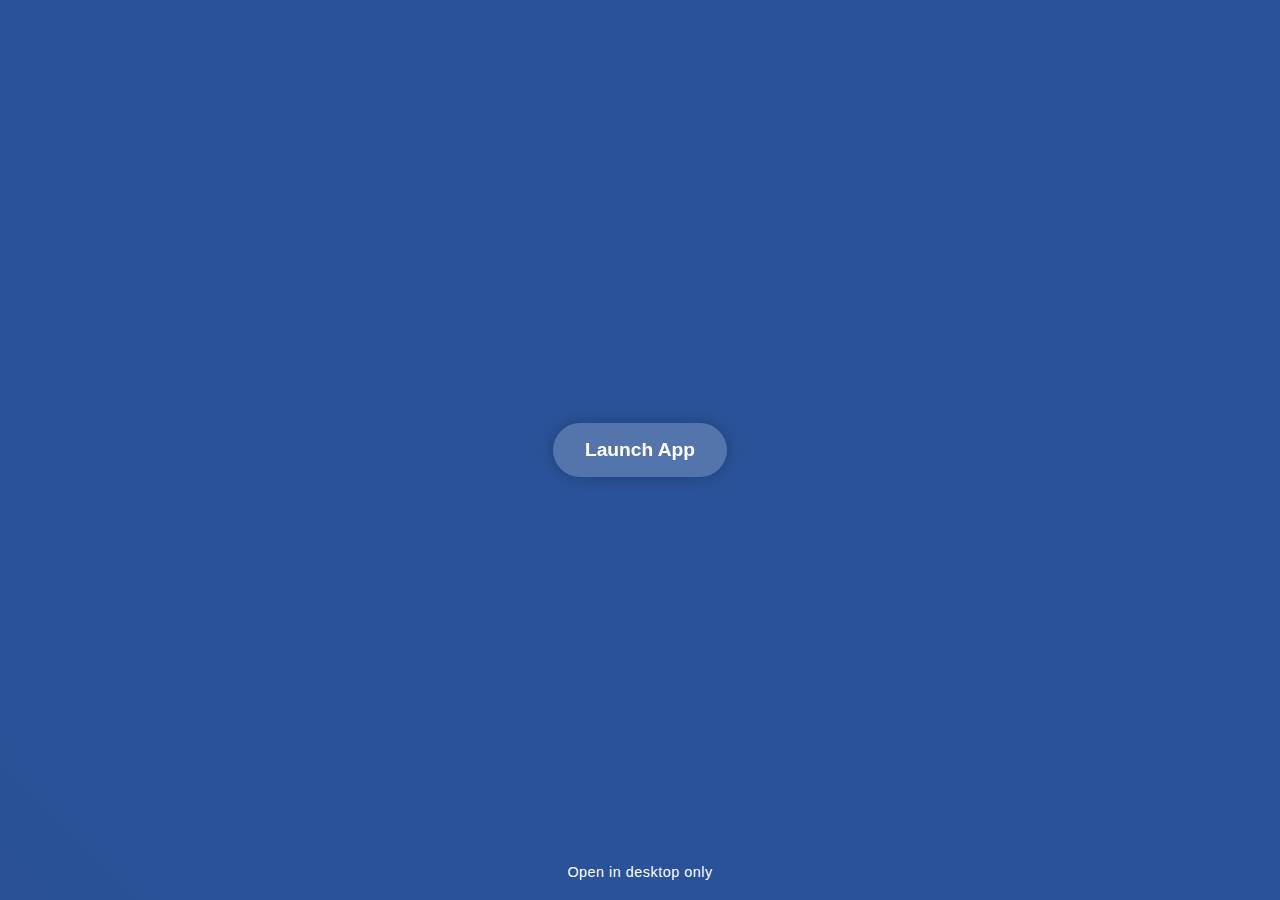
==== index.html @ 5489204c "Create index.html" ====
<!DOCTYPE html>
<html lang="en">
<head>
  <meta charset="UTF-8" />
  <meta name="viewport" content="width=device-width, initial-scale=1" />
  <title>Launch Page</title>
  <style>
    /* Reset default styling */
    * {
      margin: 0;
      padding: 0;
      box-sizing: border-box;
    }
    
    html, body {
      height: 100%;
      font-family: -apple-system, BlinkMacSystemFont, "Segoe UI", Roboto, Oxygen,
        Ubuntu, Cantarell, "Open Sans", "Helvetica Neue", sans-serif;
    }
    
    /* Animated dynamic glowing background (blue gradient) */
    body {
      display: flex;
      justify-content: center;
      align-items: center;
      position: relative;
      background: linear-gradient(45deg, #1e3c72, #2a5298, #2a5298, #1e3c72);
      background-size: 400% 400%;
      animation: gradientAnimation 15s ease infinite;
    }
    
    @keyframes gradientAnimation {
      0% {
        background-position: 0% 50%;
      }
      50% {
        background-position: 100% 50%;
      }
      100% {
        background-position: 0% 50%;
      }
    }
    
    /* Centered "Launch App" link styled as a button */
    .launch-btn {
      padding: 1rem 2rem;
      font-size: 1.2rem;
      font-weight: bold;
      color: #fff;
      background: rgba(255, 255, 255, 0.2);
      border: none;
      border-radius: 50px;
      cursor: pointer;
      transition: background 0.3s, transform 0.3s;
      backdrop-filter: blur(5px);
      box-shadow: 0 0 15px rgba(0, 0, 0, 0.2);
      text-decoration: none;
    }
    
    .launch-btn:hover {
      background: rgba(255, 255, 255, 0.3);
      transform: scale(1.05);
    }
    
    /* Note at the bottom */
    .note {
      position: absolute;
      bottom: 20px;
      width: 100%;
      text-align: center;
      font-size: 0.9rem;
      color: #fff;
      letter-spacing: 0.5px;
    }
  </style>
</head>
<body>
  <a class="launch-btn" href="https://github.com/anandrajbaghel/Robotic-Arm/ui/index.html">
    Launch App
  </a>
  <div class="note">Open in desktop only</div>
</body>
</html>
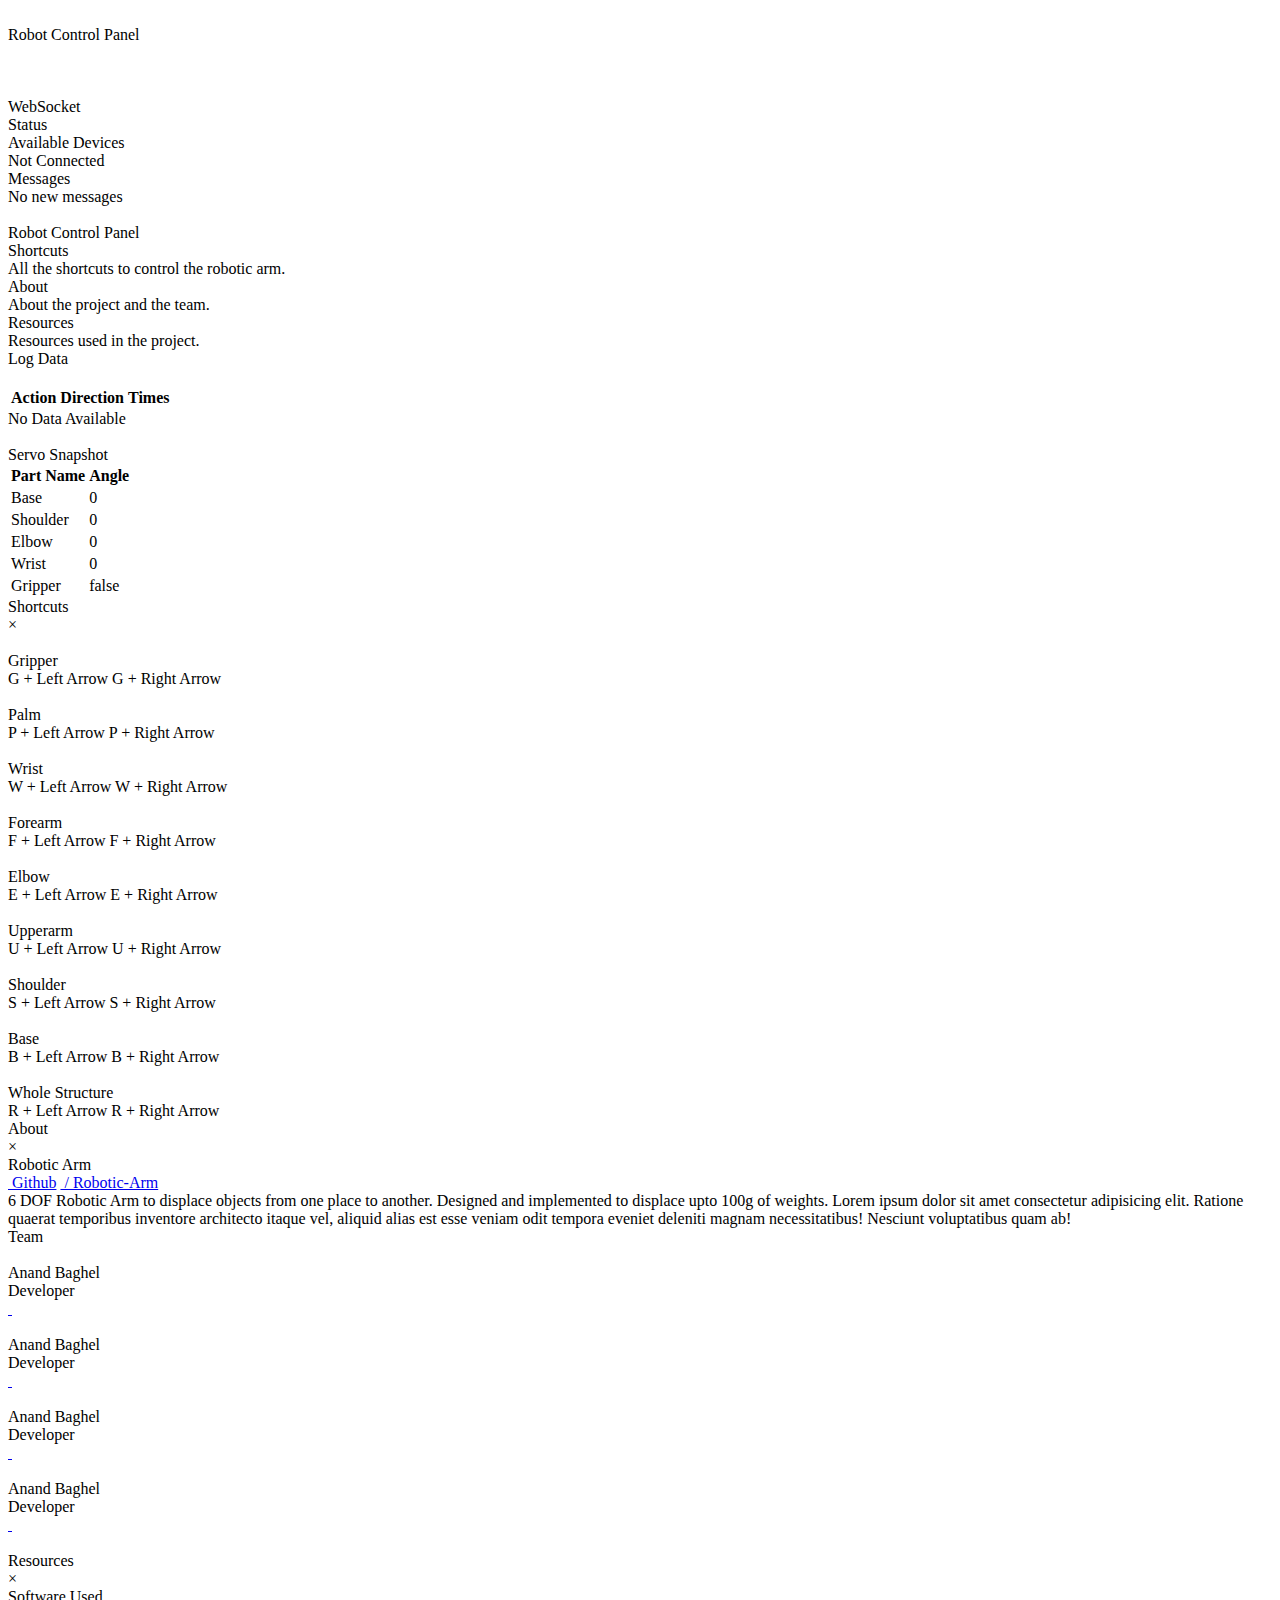
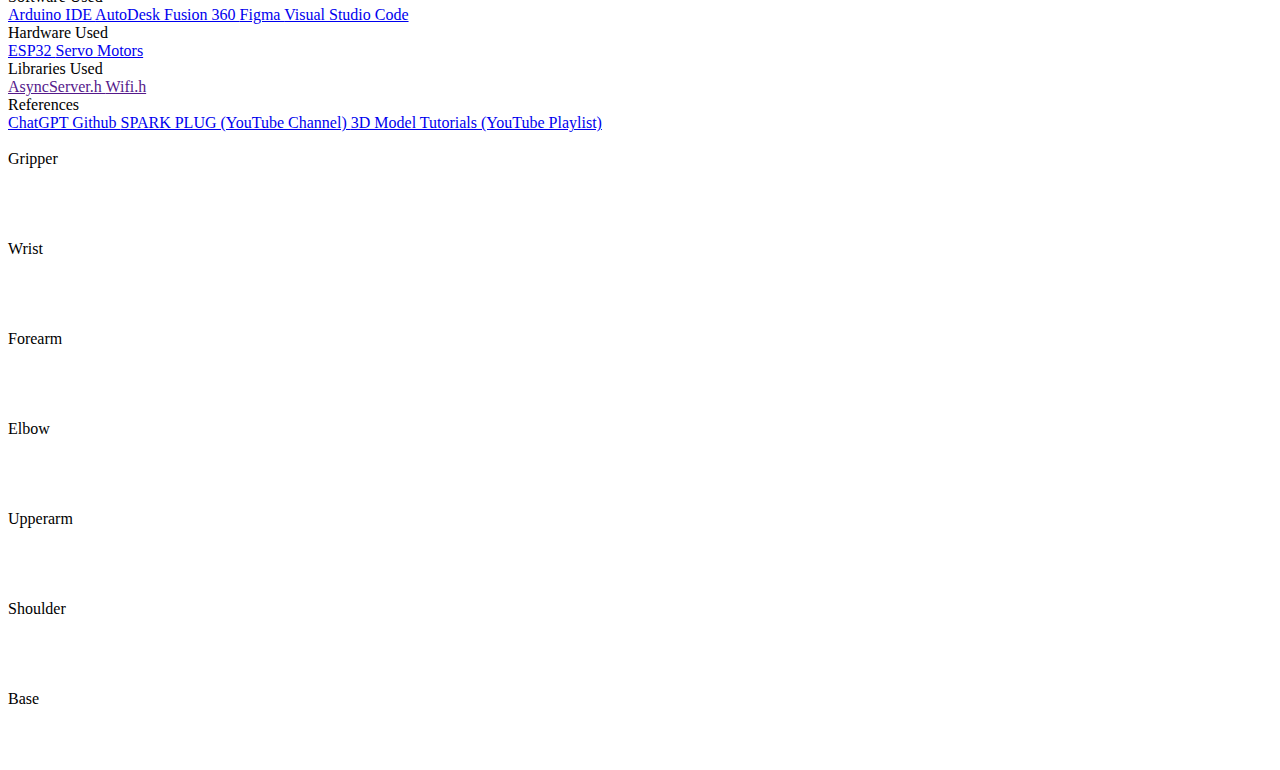
==== commit 6df19d3a: "Update index.html" ====
--- a/index.html
+++ b/index.html
@@ -1,83 +1,634 @@
 <!DOCTYPE html>
 <html lang="en">
 <head>
-  <meta charset="UTF-8" />
-  <meta name="viewport" content="width=device-width, initial-scale=1" />
-  <title>Launch Page</title>
-  <style>
-    /* Reset default styling */
-    * {
-      margin: 0;
-      padding: 0;
-      box-sizing: border-box;
-    }
-    
-    html, body {
-      height: 100%;
-      font-family: -apple-system, BlinkMacSystemFont, "Segoe UI", Roboto, Oxygen,
-        Ubuntu, Cantarell, "Open Sans", "Helvetica Neue", sans-serif;
-    }
-    
-    /* Animated dynamic glowing background (blue gradient) */
-    body {
-      display: flex;
-      justify-content: center;
-      align-items: center;
-      position: relative;
-      background: linear-gradient(45deg, #1e3c72, #2a5298, #2a5298, #1e3c72);
-      background-size: 400% 400%;
-      animation: gradientAnimation 15s ease infinite;
-    }
-    
-    @keyframes gradientAnimation {
-      0% {
-        background-position: 0% 50%;
-      }
-      50% {
-        background-position: 100% 50%;
-      }
-      100% {
-        background-position: 0% 50%;
-      }
-    }
-    
-    /* Centered "Launch App" link styled as a button */
-    .launch-btn {
-      padding: 1rem 2rem;
-      font-size: 1.2rem;
-      font-weight: bold;
-      color: #fff;
-      background: rgba(255, 255, 255, 0.2);
-      border: none;
-      border-radius: 50px;
-      cursor: pointer;
-      transition: background 0.3s, transform 0.3s;
-      backdrop-filter: blur(5px);
-      box-shadow: 0 0 15px rgba(0, 0, 0, 0.2);
-      text-decoration: none;
-    }
-    
-    .launch-btn:hover {
-      background: rgba(255, 255, 255, 0.3);
-      transform: scale(1.05);
-    }
-    
-    /* Note at the bottom */
-    .note {
-      position: absolute;
-      bottom: 20px;
-      width: 100%;
-      text-align: center;
-      font-size: 0.9rem;
-      color: #fff;
-      letter-spacing: 0.5px;
-    }
-  </style>
+    <meta charset="UTF-8">
+    <meta name="viewport" content="width=device-width, initial-scale=1.0">
+    <title>Robotic Arm</title>
+    <link rel="stylesheet" href="e.css"><!-- Key#007 Nav -->
+    <link rel="stylesheet" href="f.css"><!-- Key#008 Sidebar(left) Option -->
+    <link rel="stylesheet" href="d.css"><!-- Key#009 Robotic Arm Control Panel -->
+
+    <script src="/threejs/three.min.js" type="module"></script>
+    <script src="/threejs/STLLoader.js" type="module"></script>
+    <script src="/threejs/OrbitControls.js" type="module"></script>
 </head>
 <body>
-  <a class="launch-btn" href="https://github.com/anandrajbaghel/Robotic-Arm/ui/index.html">
-    Launch App
-  </a>
-  <div class="note">Open in desktop only</div>
+    
+    <!-- Key#007 Nav -->
+    <div class="nav">
+        <div class="icon-32 sidebar-left-open" id="sidebar-left-open">
+            <span class="marker" id="sidebar-left-open-marker"></span>
+            <img src="r/icon/ls-open.svg" alt="">
+        </div>
+        <div class="app-title">
+            Robot Control Panel
+        </div>
+        <div class="icon-32 socket" id="socket">
+            <span class="marker" id="socket-marker"></span>
+            <img src="r/icon/socket.svg" alt="" srcset="">
+        </div>
+        <div class="icon-32 message-box" id="message">
+            <span class="marker" id="message-marker"></span>
+            <img src="r/icon/message - none.svg" alt="" srcset="">
+        </div>
+        <div class="icon-32 sidebar-right-open" id="sidebar-right-open">
+            <span class="marker" id="sidebar-right-open-marker"></span>
+            <img src="r/icon/rs-open.svg" alt="">
+        </div>
+    </div>
+
+    <!-- Key#007 Nav Option Overlays -->
+    <div class="overlay socket-overlay">
+        <div class="overlay-text socket-overlay-text">
+            WebSocket<br/>
+            Status
+        </div>
+        <div class="overlay-content socket-overlay-content">
+            <div class="device" id="device">
+                Available Devices
+            </div>
+            <div class="connection" id="connection">
+                Not Connected
+            </div>
+        </div>
+    </div>
+    <div class="overlay message-overlay">
+        <div class="overlay-text message-overlay-text">
+            Messages
+        </div>
+        <div class="overlay-content message-overlay-content">
+            <span class="message-update">
+                No new messages
+            </span>
+        </div>
+    </div>
+
+    <!-- Key#007 Nav Sidebars -->
+    <div class="blur-background"></div>
+    <div class="sidebar sidebar-left">
+        <div class="nav sidebar-left-nav">
+            <div class="icon-32 sidebar-left-close" id="sidebar-left-close">
+                <span class="marker" id="sidebar-left-close-marker"></span>
+                <img src="r/icon/ls-close.svg" alt="">
+            </div>
+            <div class="app-title">Robot Control Panel</div>
+        </div>
+
+        <div class="sidebar-left-list">
+            <div class="sidebar-left-list-item shortcuts" id="shortcuts">
+                <div class="sidebar-left-list-item-name">Shortcuts</div>
+                <div class="sidebar-left-list-item-description">
+                    All the shortcuts to control the robotic arm.
+                </div>
+            </div>
+            <div class="sidebar-left-list-item about" id="about">
+                <div class="sidebar-left-list-item-name">About</div>
+                <div class="sidebar-left-list-item-description">
+                    About the project and the team.
+                </div>
+            </div>
+            <div class="sidebar-left-list-item resources" id="resources">
+                <div class="sidebar-left-list-item-name">Resources</div>
+                <div class="sidebar-left-list-item-description">
+                    Resources used in the project.
+                </div>
+            </div>
+        </div>
+    </div>
+    <div class="sidebar sidebar-right">
+        <div class="nav sidebar-right-nav">
+            <div class="app-title app-title-log">Log Data</div>
+            <div class="icon-32 sidebar-right-close" id="sidebar-right-close">
+                <span class="marker" id="sidebar-right-close-marker"></span>
+                <img src="r/icon/rs-close.svg" alt="">
+            </div>
+        </div>
+
+        <div class="sidebar-right-content">
+            <div class="log-book">
+                <table>
+                    <thead>
+                        <tr>
+                            <th>Action</th>
+                            <th>Direction</th>
+                            <th>Times</th>
+                        </tr>
+                    </thead>
+                    <tbody>
+                        <!-- Data rows will be inserted here -->
+                    </tbody>
+                </table>
+                <div class="no-data-available">No Data Available</div>
+            </div>
+            <div class="initial-servo-state servo-state-snap">
+                <div class="servo-snap-title">
+                    <img src="r/icon/motor.svg" alt="">
+                    <div class="title">Servo Snapshot</div>
+                </div>
+                <table>
+                    <tr>
+                        <th>Part Name</th>
+                        <th>Angle</th>
+                    </tr>
+                    <tr>
+                        <td>Base</td>
+                        <td>0</td>
+                    </tr>
+                    <tr>
+                        <td>Shoulder</td>
+                        <td>0</td>
+                    </tr>
+                    <tr>
+                        <td>Elbow</td>
+                        <td>0</td>
+                    </tr>
+                    <tr>
+                        <td>Wrist</td>
+                        <td>0</td>
+                    </tr>
+                    <tr>
+                        <td>Gripper</td>
+                        <td>false</td>
+                    </tr>
+                </table>
+            </div>
+        </div>
+    </div>
+
+    <!-- Key#008 Sidebar(left) Option -->
+    <div class="box shortcut-box" id="shortcut-box">
+        <div class="box-head shortcut-head">
+            <div class="box-head-title shortcut-head-title">
+                Shortcuts
+            </div>
+            <span class="close-box close-shortcut" id="close-shortcut">
+                &times;
+            </span>
+        </div>
+        <div class="box-content shortcut-content">
+            <div class="row">
+                <div class="shortcut-for">
+                    <img src="r/img/gripper.png" alt="" srcset="">
+                </div>
+                <div class="row-title">Gripper</div>
+                <div class="row-shortcut-key">
+                    <span class="key">G + Left Arrow</span>
+                    <span class="key">G + Right Arrow</span>
+                </div>
+            </div>
+            <div class="row">
+                <div class="shortcut-for">
+                    <img src="r/img/palm.png" alt="" srcset="">
+                </div>
+                <div class="row-title">Palm</div>
+                <div class="row-shortcut-key">
+                    <span class="key">P + Left Arrow</span>
+                    <span class="key">P + Right Arrow</span>
+                </div>
+            </div>
+            <div class="row">
+                <div class="shortcut-for">
+                    <img src="r/img/wrist.png" alt="" srcset="">
+                </div>
+                <div class="row-title">Wrist</div>
+                <div class="row-shortcut-key">
+                    <span class="key">W + Left Arrow</span>
+                    <span class="key">W + Right Arrow</span>
+                </div>
+            </div>
+            <div class="row">
+                <div class="shortcut-for">
+                    <img src="r/img/forearm.png" alt="" srcset="">
+                </div>
+                <div class="row-title">Forearm</div>
+                <div class="row-shortcut-key">
+                    <span class="key">F + Left Arrow</span>
+                    <span class="key">F + Right Arrow</span>
+                </div>
+            </div>
+            <div class="row">
+                <div class="shortcut-for">
+                    <img src="r/img/elbow.png" alt="" srcset="">
+                </div>
+                <div class="row-title">Elbow</div>
+                <div class="row-shortcut-key">
+                    <span class="key">E + Left Arrow</span>
+                    <span class="key">E + Right Arrow</span>
+                </div>
+            </div>
+            <div class="row">
+                <div class="shortcut-for">
+                    <img src="r/img/upperarm.png" alt="" srcset="">
+                </div>
+                <div class="row-title">Upperarm</div>
+                <div class="row-shortcut-key">
+                    <span class="key">U + Left Arrow</span>
+                    <span class="key">U + Right Arrow</span>
+                </div>
+            </div>
+            <div class="row">
+                <div class="shortcut-for">
+                    <img src="r/img/shoulder.png" alt="" srcset="">
+                </div>
+                <div class="row-title">Shoulder</div>
+                <div class="row-shortcut-key">
+                    <span class="key">S + Left Arrow</span>
+                    <span class="key">S + Right Arrow</span>
+                </div>
+            </div>
+            <div class="row">
+                <div class="shortcut-for">
+                    <img src="r/img/base.png" alt="" srcset="">
+                </div>
+                <div class="row-title">Base</div>
+                <div class="row-shortcut-key">
+                    <span class="key">B + Left Arrow</span>
+                    <span class="key">B + Right Arrow</span>
+                </div>
+            </div>
+            <div class="row">
+                <div class="shortcut-for">
+                    <img src="r/img/base.png" alt="" srcset="">
+                </div>
+                <div class="row-title">Whole Structure</div>
+                <div class="row-shortcut-key">
+                    <span class="key">R + Left Arrow</span>
+                    <span class="key">R + Right Arrow</span>
+                </div>
+            </div>
+        </div>
+    </div>
+    <div class="box about-box" id="about-box">
+        <div class="box-head about-head">
+            <div class="box-head-title about-head-title">
+                About
+            </div>
+            <span class="close-box close-about" id="close-about">
+                &times;
+            </span>
+        </div>
+        <div class="about-content">
+            <div class="about-content-title">
+                Robotic Arm
+            </div>
+            <div class="about-project-links">
+                <a href="https://github.com/anandrajbaghel/Robotic-Arm" method="GET" target="_blank">
+                    <img src="r/icon/github.svg" alt="" srcset="">
+                Github</a>
+                <a href="https://anandrajbaghel.github.io/Robotic-Arm/" metod="GET" target="_blank">
+                    <img src="r/icon/github.svg" alt="" srcset="">
+                / Robotic-Arm</a>
+            </div>
+            <div class="about-content-description">
+                6 DOF Robotic Arm to displace objects from one place to another.
+                Designed and implemented to displace upto 100g of weights.
+                Lorem ipsum dolor sit amet consectetur adipisicing elit. Ratione quaerat temporibus inventore architecto itaque vel, aliquid alias est esse veniam odit tempora eveniet deleniti magnam necessitatibus! Nesciunt voluptatibus quam ab!
+
+            </div>
+            <div class="about-content-title">
+                Team
+            </div>
+            <div class="team-cards">
+                <div class="team-card">
+                    <div class="team-card-image">
+                        <img src="r/img/abstract1.jpg" alt="" srcset="">
+                    </div>
+                    <div class="team-card-name">
+                        Anand Baghel
+                    </div>
+                    <div class="team-card-role">
+                        Developer
+                    </div>
+                    <div class="team-card-links">
+                        <a href="https://github.com/anandrajbaghel/" method="GET" target="_blank">
+                            <img src="r/icon/github.svg" alt="" srcset="">
+                        </a>
+                        <a href="https://www.linkedin.com/in/anandrajbaghel/" method="GET" target="_blank">
+                            <img src="r/icon/linkedin.svg" alt="" srcset="">
+                        </a>
+                    </div>
+                </div>
+                <div class="team-card">
+                    <div class="team-card-image">
+                        <img src="r/img/abstract2.jpg" alt="" srcset="">
+                    </div>
+                    <div class="team-card-name">
+                        Anand Baghel
+                    </div>
+                    <div class="team-card-role">
+                        Developer
+                    </div>
+                    <div class="team-card-links">
+                        <a href="https://github.com/anandrajbaghel/" method="GET" target="_blank">
+                            <img src="r/icon/github.svg" alt="" srcset="">
+                        </a>
+                        <a href="https://www.linkedin.com/in/anandrajbaghel/" method="GET" target="_blank">
+                            <img src="r/icon/linkedin.svg" alt="" srcset="">
+                        </a>
+                    </div>
+                </div>
+                <div class="team-card">
+                    <div class="team-card-image">
+                        <img src="r/img/abstract3.jpg" alt="" srcset="">
+                    </div>
+                    <div class="team-card-name">
+                        Anand Baghel
+                    </div>
+                    <div class="team-card-role">
+                        Developer
+                    </div>
+                    <div class="team-card-links">
+                        <a href="https://github.com/anandrajbaghel/" method="GET" target="_blank">
+                            <img src="r/icon/github.svg" alt="" srcset="">
+                        </a>
+                        <a href="https://www.linkedin.com/in/anandrajbaghel/" method="GET" target="_blank">
+                            <img src="r/icon/linkedin.svg" alt="" srcset="">
+                        </a>
+                    </div>
+                </div>
+                <div class="team-card">
+                    <div class="team-card-image">
+                        <img src="r/img/abstract4.jpg" alt="" srcset="">
+                    </div>
+                    <div class="team-card-name">
+                        Anand Baghel
+                    </div>
+                    <div class="team-card-role">
+                        Developer
+                    </div>
+                    <div class="team-card-links">
+                        <a href="https://github.com/anandrajbaghel/" method="GET" target="_blank">
+                            <img src="r/icon/github.svg" alt="" srcset="">
+                        </a>
+                        <a href="https://www.linkedin.com/in/anandrajbaghel/" method="GET" target="_blank">
+                            <img src="r/icon/linkedin.svg" alt="" srcset="">
+                        </a>
+                    </div>
+                </div>
+            </div><br/>
+        </div>
+    </div>
+    <div class="box resource-box" id="resource-box">
+        <div class="box-head resource-head">
+            <div class="box-head-title resource-head-title">
+                Resources
+            </div>
+            <span class="close-box close-resource" id="close-resource">
+                &times;
+            </span>
+        </div>
+        <div class="box-content resource-content">
+            <div class="resource-content-title">
+                Software Used
+            </div>
+                <div class="resource-project-links">
+                    <a href="https://www.arduino.cc/en/software" method="GET" target="_blank">
+                        Arduino IDE
+                    </a>
+                    <a href="https://www.autodesk.com/in/products/fusion-360/free-trial" metod="GET" target="_blank">
+                        AutoDesk Fusion 360
+                    </a>
+                    <a href="https://figma.com" metod="GET" target="_blank">
+                        Figma
+                    </a>
+                    <a href="https://code.visualstudio.com/" metod="GET" target="_blank">
+                        Visual Studio Code
+                    </a>
+                </div>
+            <div class="resource-content-title">
+                Hardware Used
+            </div>
+                <div class="resource-project-links">
+                    <a href="https://www.espressif.com/sites/default/files/documentation/esp32-wroom-32_datasheet_en.pdf" method="GET" target="_blank">
+                        ESP32
+                    </a>
+                    <a href="#" metod="GET" target="_blank">
+                        Servo Motors
+                    </a>
+                </div>
+            <div class="resource-content-title">
+                Libraries Used
+            </div>
+                <div class="resource-project-links">
+                    <a href="" method="GET" target="_blank">
+                        AsyncServer.h
+                    </a>
+                    <a href="" metod="GET" target="_blank">
+                        Wifi.h
+                    </a>
+                </div>
+            <div class="resource-content-title">
+                References
+            </div>
+                <div class="resource-project-links">
+                    <a href="https://chatgpt.com/" method="GET" target="_blank">
+                        ChatGPT
+                    </a>
+                    <a href="https://github.com/" method="GET" target="_blank">
+                        Github
+                    </a>
+                    <a href="https://www.youtube.com/@SPARKPLUG98" method="GET" target="_blank">
+                        SPARK PLUG (YouTube Channel)
+                    </a>
+                    <a href="https://youtube.com/playlist?list=PLVRedDO8Xs5wM9p8PJlFSnLsQEV566xqQ" metod="GET" target="_blank">
+                        3D Model Tutorials (YouTube Playlist)
+                    </a>
+                </div>
+        </div>
+    </div>
+
+    <!-- Key#009 Interactive 3D Model of Robotic Arm -->
+    <div class="screen">
+        <div class="canvas" id="stlCanvas">
+            <!-- IMPORTANT! Model loads here -->
+        </div>
+
+        <div class="control-buttons">
+            <!-- Gripper -->
+            <div class="control gripper">
+                <div class="grabber">
+                    <img src="r/icon/grabber.svg" alt="">
+                </div>
+                <div class="control-name">
+                    Gripper
+                </div>
+                <div class="icon-and-control-button">
+                    <div class="icon">
+                        <img src="r/img/gripper.png" alt="">
+                    </div>
+                    <div class="control-button">
+                        <div class="control-1" onclick="sendCommand('close_gripper')">
+                            <img src="r/icon/hold.svg" alt="">
+                        </div>
+                        <div class="control-2" onclick="sendCommand('open_gripper')">
+                            <img src="r/icon/unhold.svg" alt="">
+                        </div>
+                    </div>
+                </div>
+            </div>
+            <!-- Palm -->
+            <!-- <div class="control palm">
+                <div class="grabber">
+                    <img src="r/icon/grabber.svg" alt="">
+                </div>
+                <div class="control-name">
+                    Palm
+                </div>
+                <div class="icon-and-control-button">
+                    <div class="icon">
+                        <img src="r/img/palm.png" alt="">
+                    </div>
+                    <div class="control-button">
+                        <div class="control-1" onclick="sendCommand('rotate_wrist_left')">
+                            <img src="r/icon/counter-v.svg" alt="">
+                        </div>
+                        <div class="control-2" onclick="sendCommand('rotate_wrist_right')">
+                            <img src="r/icon/clock-v.svg" alt="">
+                        </div>
+                    </div>
+                </div>
+            </div> -->
+            <!-- Wrist -->
+            <div class="control wrist">
+                <div class="grabber">
+                    <img src="r/icon/grabber.svg" alt="">
+                </div>
+                <div class="control-name">
+                    Wrist
+                </div>
+                <div class="icon-and-control-button">
+                    <div class="icon">
+                        <img src="r/img/wrist.png" alt="">
+                    </div>
+                    <div class="control-button">
+                        <div class="control-1" onclick="sendCommand('rotate_wrist_left')">
+                            <img src="r/icon/counter-v.svg" alt="">
+                        </div>
+                        <div class="control-2" onclick="sendCommand('rotate_wrist_right')">
+                            <img src="r/icon/clock-v.svg" alt="">
+                        </div>
+                    </div>
+                </div>
+            </div>
+            <!-- Forearm -->
+            <div class="control forearm">
+                <div class="grabber">
+                    <img src="r/icon/grabber.svg" alt="">
+                </div>
+                <div class="control-name">
+                    Forearm
+                </div>
+                <div class="icon-and-control-button">
+                    <div class="icon">
+                        <img src="r/img//forearm.png" alt="">
+                    </div>
+                    <div class="control-button">
+                        <div class="control-1" onclick="sendCommand('rotate_wrist_left')">
+                            <img src="r/icon/counter-v.svg" alt="">
+                        </div>
+                        <div class="control-2" onclick="sendCommand('rotate_wrist_right')">
+                            <img src="r/icon/clock-v.svg" alt="">
+                        </div>
+                    </div>
+                </div>
+            </div>
+            <!-- Elbow -->
+            <div class="control elbow">
+                <div class="grabber">
+                    <img src="r/icon/grabber.svg" alt="">
+                </div>
+                <div class="control-name">
+                    Elbow
+                </div>
+                <div class="icon-and-control-button">
+                    <div class="icon">
+                        <img src="r/img/elbow.png" alt="">
+                    </div>
+                    <div class="control-button">
+                        <div class="control-1" onclick="sendCommand('bend_inward')">
+                            <img src="r/icon/counter-v.svg" alt="">
+                        </div>
+                        <div class="control-2" onclick="sendCommand('extend_outward')">
+                            <img src="r/icon/clock-v.svg" alt="">
+                        </div>
+                    </div>
+                </div>
+            </div>
+            <!-- Upper Arm -->
+            <div class="control upperarm">
+                <div class="grabber">
+                    <img src="r/icon/grabber.svg" alt="">
+                </div>
+                <div class="control-name">
+                    Upperarm
+                </div>
+                <div class="icon-and-control-button">
+                    <div class="icon">
+                        <img src="r/img/upperarm.png" alt="">
+                    </div>
+                    <div class="control-button">
+                        <div class="control-1" onclick="sendCommand('bend_inward')">
+                            <img src="r/icon/counter-v.svg" alt="">
+                        </div>
+                        <div class="control-2" onclick="sendCommand('extend_outward')">
+                            <img src="r/icon/clock-v.svg" alt="">
+                        </div>
+                    </div>
+                </div>
+            </div>
+            <!-- Shoulder -->
+            <div class="control shoulder">
+                <div class="grabber">
+                    <img src="r/icon/grabber.svg" alt="">
+                </div>
+                <div class="control-name">
+                    Shoulder
+                </div>
+                <div class="icon-and-control-button">
+                    <div class="icon">
+                        <img src="r/img/shoulder.png" alt="">
+                    </div>
+                    <div class="control-button">
+                        <div class="control-1" onclick="sendCommand('move_up')">
+                            <img src="r/icon/counter-v.svg" alt="">
+                        </div>
+                        <div class="control-2" onclick="sendCommand('move_down')">
+                            <img src="r/icon/clock-v.svg" alt="">
+                        </div>
+                    </div>
+                </div>
+            </div>
+            <!-- Base -->
+            <div class="control base">
+                <div class="grabber">
+                    <img src="r/icon/grabber.svg" alt="">
+                </div>
+                <div class="control-name">
+                    Base
+                </div>
+                <div class="icon-and-control-button">
+                    <div class="icon">
+                        <img src="r/img/base.png" alt="">
+                    </div>
+                    <div class="control-button">
+                        <div class="control-1" onclick="sendCommand('rotate_left')">
+                            <img src="r/icon/counter-h.svg" alt="">
+                        </div>
+                        <div class="control-2" onclick="sendCommand('rotate_right')">
+                            <img src="r/icon/clock-h.svg" alt="">
+                        </div>
+                    </div>
+                </div>
+            </div>
+        </div>
+
+    </div>
+
+
+    <!-- Scripts -->
+    <script src="stl.js" type="module"></script>
+    <script src="controller.js" type="module"></script>
+    <script src="websocket.js"></script>
+
 </body>
 </html>
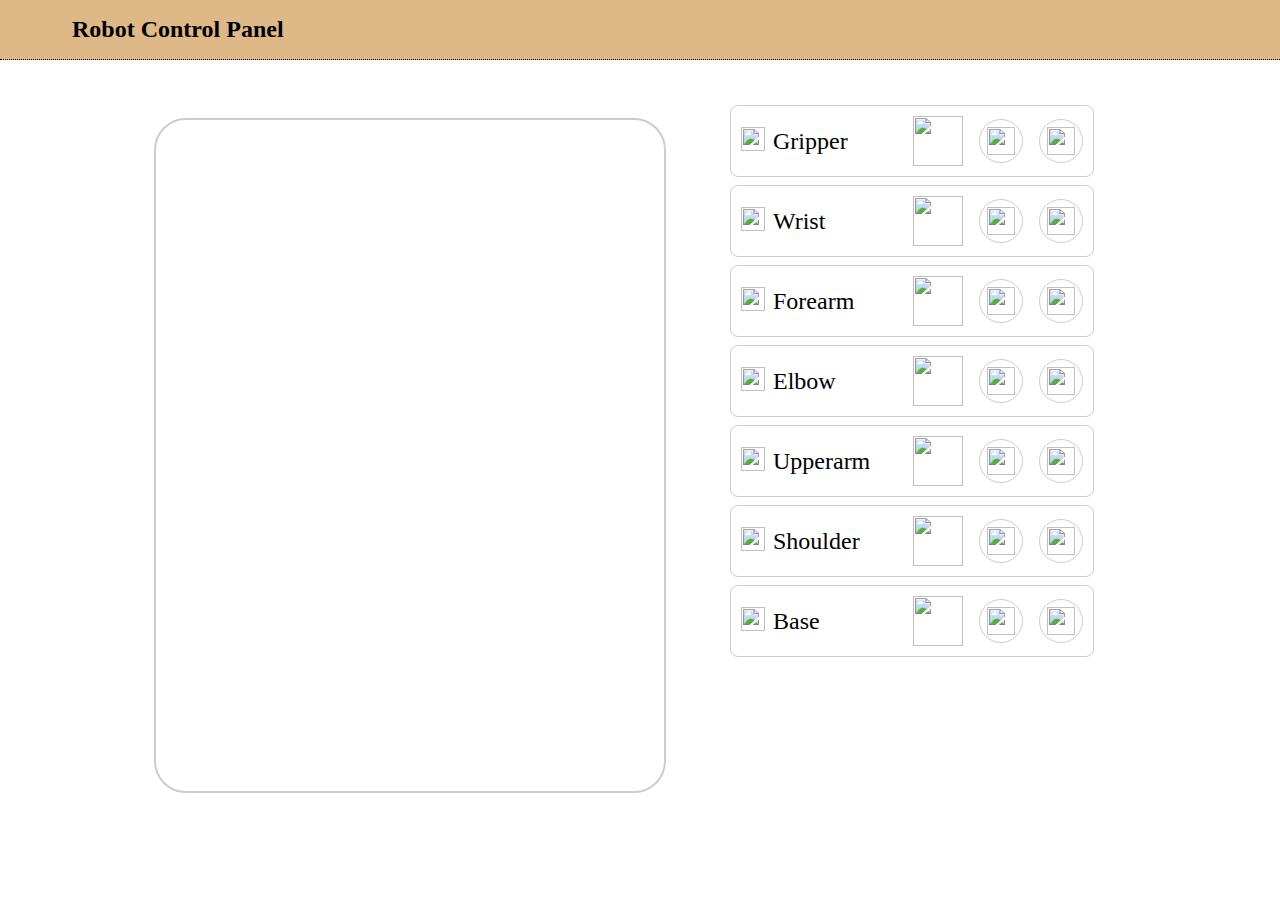
==== commit dd48ebc4: "Update index.html" ====
--- a/index.html
+++ b/index.html
@@ -4,13 +4,13 @@
     <meta charset="UTF-8">
     <meta name="viewport" content="width=device-width, initial-scale=1.0">
     <title>Robotic Arm</title>
-    <link rel="stylesheet" href="e.css"><!-- Key#007 Nav -->
-    <link rel="stylesheet" href="f.css"><!-- Key#008 Sidebar(left) Option -->
-    <link rel="stylesheet" href="d.css"><!-- Key#009 Robotic Arm Control Panel -->
-
-    <script src="/threejs/three.min.js" type="module"></script>
-    <script src="/threejs/STLLoader.js" type="module"></script>
-    <script src="/threejs/OrbitControls.js" type="module"></script>
+    <link rel="stylesheet" href="./page/e.css"><!-- Key#007 Nav -->
+    <link rel="stylesheet" href="./page/f.css"><!-- Key#008 Sidebar(left) Option -->
+    <link rel="stylesheet" href="./page/d.css"><!-- Key#009 Robotic Arm Control Panel -->
+
+    <script src="./page/threejs/three.min.js" type="module"></script>
+    <script src="./page/threejs/STLLoader.js" type="module"></script>
+    <script src="./page/threejs/OrbitControls.js" type="module"></script>
 </head>
 <body>
     
@@ -626,9 +626,9 @@
 
 
     <!-- Scripts -->
-    <script src="stl.js" type="module"></script>
-    <script src="controller.js" type="module"></script>
-    <script src="websocket.js"></script>
+    <script src="./page/stl.js" type="module"></script>
+    <script src="./page/controller.js" type="module"></script>
+    <script src="./page/websocket.js"></script>
 
 </body>
 </html>
--- a/page/e.css
+++ b/page/e.css
@@ -0,0 +1,343 @@
+/* Stylesheet for the Nav components of the application. */
+/* ==================================== */
+.nav{
+    width: 100%;
+    height: auto;
+    display: flex;
+    border-bottom: 1px dotted #000;
+    position: fixed;
+    justify-content: space-between;
+    align-items: center;
+    padding: 16px 24px;
+    background-color: rgba(255, 255, 255, 1);
+    background-color: burlywood;
+    /* border: 1px dotted #000; */
+}
+.icon-32{
+    display: flex;
+    flex-shrink: 0;
+    flex-grow: 0;
+    cursor: url('r/img/pointer.png') 4 4, pointer;
+    position: relative;
+}
+.icon-32 img{
+    width: 32px;
+    flex-shrink: 0;
+    flex-grow: 0;
+    /* border: 1px solid #000; */
+}
+.app-title{
+    width: 100%;
+    min-width: 100px; /* or any suitable value */
+    font-size: 24px;
+    font-weight: bold;
+    color: #000;
+    margin: 0 16px;
+    white-space: nowrap; /* Prevents the text from wrapping */
+}
+.message-box{
+    margin-right: 16px;
+    /* border: 1px solid #000; */
+}
+.socket{
+    margin-right: 16px;
+    /* border: 1px solid #000; */
+}
+
+/* ==================================== */
+.marker{
+    visibility: hidden;
+    width: 12px;
+    height: 12px;
+    border-radius: 50%;
+    background-color: #256ad1;
+    position: absolute;
+    top: 0;
+    left: 20px;
+    border: 2px solid #fff;
+}
+/* ==================================== */
+#sidebar-left-open-marker{
+    visibility: hidden;
+}
+#sidebar-left-close-marker{
+    visibility: hidden;
+}
+#socket-marker{
+    visibility: hidden;
+}
+#message-marker{
+    visibility: hidden;
+}
+#sidebar-right-open-marker{
+    visibility: hidden;
+}
+#sidebar-right-close-marker{
+    visibility: hidden;
+}
+/* ==================================== */
+
+
+/* ==================================== */
+.sidebar{
+    width: 340px;
+    height: 100dvh;
+    background-color: rgba(255, 255, 255, 1);
+    display: flex;
+    flex-direction: column;
+    position: absolute;
+    top: 0;
+    z-index: 2;
+    transition: 0.32s ease-in-out;
+    overflow-y: auto;
+    background-color: rgb(255, 255, 255);
+    /* border-right: 1px dotted #000; */
+}
+.sidebar::-webkit-scrollbar {
+    display: none; /* Hide scrollbar */
+}
+/* ==================================== */
+
+.sidebar-left{
+    left: -340px;
+    /* border-right: 1px dotted #000; */
+}
+.sidebar-left-nav{
+    position: absolute;
+    background-color: rgb(255, 255, 255);
+    background-color: salmon;
+    /* border: 1px dotted #000; */
+}
+.sidebar-left-close{
+    display: flex;
+    flex-shrink: 0;
+}
+.sidebar-left-nav img{
+    width: 32px;
+    /* border: 1px solid #000; */
+}
+
+/* ==================================== */
+
+.sidebar-left-list{
+    top: 64px;
+    position: relative;
+    width: 100%;
+    display: flex;
+    flex-direction: column;
+    padding: 8px 12px;
+    /* background-color: bisque; */
+    /* border: 1px dotted #000; */
+}
+.sidebar-left-list-item{
+    cursor: url('r/img/pointer.png') 4 4, pointer;
+    width: 100%;
+    height: max-content;
+    display: flex;
+    flex-direction: column;
+    align-items: left;
+    padding: 8px 12px;
+    padding-bottom: 12px;
+    border-radius: 6px;
+    transition: 0.16s;
+    /* border: 1px solid black; */
+}
+.sidebar-left-list-item:hover{
+    background-color: rgba(0, 0, 0, 0.1);
+}
+.sidebar-left-list-item-name{
+    font-size: 24px;
+    font-weight: 500;
+    /* background-color: antiquewhite; */
+}
+.sidebar-left-list-item-description{
+    font-size: 12px;
+    /* background-color: aquamarine; */
+}
+
+/* ==================================== */
+
+/* *{
+    margin: 0;
+    padding: 0;
+    box-sizing: border-box;
+    overflow: hidden;
+    user-select: none;
+    font-family: SF Pro Display;
+    border: 1px dotted #000;
+} */
+
+.sidebar-right{
+    right: -340px;
+    /* border-right: 1px dotted #000; */
+}
+.sidebar-right-nav{
+    position: absolute;
+    background-color: rgb(255, 255, 255);
+    background-color: salmon;
+    /* border: 1px dotted #000; */
+}
+.sidebar-right-close{
+    display: flex;
+    flex-shrink: 0;
+}
+.sidebar-right-nav img{
+    width: 32px;
+    /* border: 1px solid #000; */
+}
+
+.sidebar-right-content{
+    top: 69px;
+    right: 0;
+    position: absolute;
+    width: 340px;
+    height: 100dvh;
+    /* background-color: #fff; */
+    /* border: 1px dotted #000; */
+}
+.app-title-log{
+    margin: 0;
+}
+.log-book{
+    width: calc(100% - 40px);
+    margin: 0 20px;
+    height: max-content;
+    display: flex;
+    flex-direction: column;
+    justify-content: center;
+    align-items: center;
+}
+.log-book table{
+    width: calc(340px - 40px);
+    border-collapse: collapse;
+    font-size: 20px;
+    /* border: 1px solid #000; */
+}
+.log-book thead{
+    width: calc(340px - 40px);
+    /* border: 1px solid #000; */
+}
+.log-book tbody{
+    width: calc(340px - 40px);
+    /* background-color: red; */
+    /* border: 1px solid #000; */
+}
+.log-book table th{
+    padding: 10px 4px;
+    text-align: left;
+    /* border: 1px solid #000; */
+}
+.log-book table td{
+    /* text-overflow: ellipsis; */
+    padding: 4px 4px;
+    text-align: left;
+    /* border: 1px solid #000; */
+}
+.log-book .no-data-available{
+    font-size: 24px;
+    font-weight: bold;
+    color: #000;
+    margin-top: 16px;
+}
+
+/* Servo State Stamp */
+.servo-state-snap{
+    width: calc(100% - 40px);
+    margin: 32px 20px;
+    padding: 8px 0;
+    height: max-content;
+    display: flex;
+    flex-direction: column;
+    justify-content: center;
+    align-items: center;
+    background-color: #eee;
+    border-radius: 16px;
+}
+.servo-snap-title{
+    display: flex;
+    flex-direction: row;
+    align-items: left;
+    width: 100%;
+    padding: 0 8px;
+    /* border: 1px solid #000; */
+}
+.servo-snap-title img{
+    width: 32px;
+    height: 32px;
+    /* border: 1px solid #000; */
+}
+.servo-snap-title .title{
+    font-size: 24px;
+    /* font-weight: bold; */
+    color: #000;
+    margin-left: 8px;
+    /* border: 1px solid #000; */
+}
+.servo-state-snap table{
+    width: 100%;
+    border-collapse: collapse;
+    font-size: 20px;
+    /* border: 1px solid #000; */
+}
+.servo-state-snap table th{
+    padding: 4px 8px;
+    text-align: left;
+    /* border: 1px solid #000; */
+}
+.servo-state-snap table td{
+    text-overflow: ellipsis;
+    padding: 4px 8px;
+    text-align: left;
+    /* border: 1px solid #000; */
+}
+
+/* ==================================== */
+
+/* ==================================== */
+
+.overlay {
+    width: 200px;
+    border-radius: 6px;
+    display: flex;
+    flex-direction: column;
+    justify-content: left;
+    background-color: #fff;
+    border: 1.4px solid #ccc;
+    box-shadow: 0 0 16px rgba(0, 0, 0, 0.2);
+}
+.overlay-text{
+    height: max-content;
+    padding: 10px;
+    padding-bottom: 16px;
+    font-size: 20px;
+    font-weight: 600;
+    color: #333;
+    border-bottom: 1px solid #ccc;
+}
+.overlay-content{
+    height: 100%;
+    padding: 10px;
+    font-size: 14px;
+    color: #333;
+    /* background-color: antiquewhite; */
+    /* border: 1px solid #ccc; */
+}
+
+/* =================================== */
+
+.socket-overlay{
+    visibility: hidden;
+    position: fixed;
+    top: 60px;
+    right: 40px;
+}
+.message-overlay{
+    visibility: hidden;
+    position: fixed;
+    top: 60px;
+    right: 2px;
+}
+
+/* =================================== */
+
+/* =================================== */--- a/page/f.css
+++ b/page/f.css
@@ -0,0 +1,316 @@
+/* Stylesheet for the Leftbar Option components of the application. */
+/* ==================================== */
+.box {
+    /* visibility: visible; */
+    display: flex;
+    flex-direction: column;
+    position: fixed;
+    width: 88dvw;
+    height: 78dvh;
+    border-radius: 8px;
+    top: 50%;
+    left: 50%;
+    transform: translate(-50%, -50%);
+    border: 1.4px solid rgba(0, 0, 0, 0.2);
+    background-color: rgb(255, 255, 255);
+    box-shadow: 0 0 16px rgba(0, 0, 0, 0.2);
+    /* backdrop-filter: blur(8px); */
+}
+.box-head{
+    position: relative;
+    width: 100%;
+    height: 80px;
+    display: flex;
+    flex-direction: row;
+    justify-content: space-between;
+    align-items: center;
+    border-bottom: 1.4px solid rgba(0, 0, 0, 0.2);
+}
+.box-content{
+    width: 100%;
+    height: 100%;
+    overflow-y: auto;
+    /* background-color: antiquewhite; */
+    /* border: 1px dotted #000; */
+}
+.box-content::-webkit-scrollbar {
+    width: 8px; /* Width of the scrollbar */
+}
+.box-content::-webkit-scrollbar-track {
+    background: #eee; /* Color of the tracking area */
+}
+.box-content::-webkit-scrollbar-thumb {
+    background: #ccc; /* Color of the scroll thumb */
+}
+.box-content::-webkit-scrollbar-thumb:hover {
+    background: #aaa; /* Color of the scroll thumb on hover */
+}
+/* ============================================= */
+
+.box-head-title{
+    width: 100%;
+    height: 100%;
+    display: flex;
+    justify-content: left;
+    align-items: center;
+    padding-left: 20px;
+    font-size: 24px;
+    font-weight: 500;
+    /* background-color: aquamarine; */
+}
+.close-box{
+    margin-right: 8px;
+    width: 32px;
+    height: 32px;
+    display: flex;
+    justify-content: center;
+    align-items: center;
+    cursor: url('r/img/pointer.png') 4 4, pointer;
+    font-size: 32px;
+    border-radius: 50%;
+    /* background-color: bisque; */
+    border: 1px solid #555;
+}
+
+/* ============================================= */
+
+.shortcut-box {
+    visibility: hidden;
+}
+
+/* ============================================= */
+
+.shortcut-content .row{
+    height: 68px;
+    display: flex;
+    flex-direction: row;
+    justify-content: left;
+    align-items: center;
+    margin: 8px 100px;
+    padding: 4px;
+    transition: 0.16s;
+    cursor: url('r/img/pointer.png') 4 4, pointer;
+    border-radius: 8px;
+    background-color: rgba(255, 255, 255, 1);
+    /* background-color: aquamarine; */
+    border: 4px solid transparent;
+}
+.shortcut-content .row:hover{
+    background-color: rgba(0, 0, 0, 0.1);
+    border: 1px solid transparent;
+}
+.shortcut-for{
+    display: flex;
+    flex-shrink: 0;
+    /* border: 1px solid #000; */
+}
+.shortcut-for img{
+    width: 56px;
+    flex-shrink: 0;
+    /* background-color: burlywood; */
+}
+.row-title{
+    width: 100%;
+    height: 100%;
+    display: flex;
+    justify-content: left;
+    align-items: center;
+    font-size: 20px;
+    margin-left: 16px;
+    /* background-color: coral; */
+    /* border: 1px solid #000; */
+}
+.row-shortcut-key{
+    height: 100%;
+    display: flex;
+    flex-shrink: 0;
+    justify-content: center;
+    align-items: center;
+    gap: 8px;
+    padding: 0 8px;
+    /* margin-left: 8px; */
+    /* background-color: rgb(217, 255, 0); */
+    /* border: 1px solid #000; */
+}
+.key{
+    padding: 4px 10px;
+    border-radius: 6px;
+    background-color: #f1f1f1;
+    border: 1px solid #999;
+}
+
+/* ========================================= */
+
+.about-box {
+    visibility: hidden;
+}
+
+/* ============================================= */
+
+.about-content .row{
+    height: 68px;
+    display: flex;
+    flex-direction: row;
+    justify-content: left;
+    align-items: center;
+    margin: 8px 100px;
+    padding: 4px;
+    transition: 0.16s;
+    cursor: url('r/img/pointer.png') 4 4, pointer;
+    border-radius: 8px;
+    background-color: rgba(255, 255, 255, 1);
+    /* background-color: aquamarine; */
+}
+/* ========================================= */
+
+.about-content-title{
+    font-size: 20px;
+    font-weight: 500;
+    padding: 10px 0;
+    margin-left: 20px;
+    /* background-color: aquamarine; */
+}
+.about-project-links{
+    display: flex;
+    flex-direction: row;
+    justify-content: center;
+    align-items: center;
+    gap: 16px;
+    width: max-content;
+    font-size: 16px;
+    font-weight: 400;
+    margin-left: 20px;
+    /* background-color: aquamarine; */
+    /* border: 1px solid #555; */
+}
+.about-project-links a{
+    display: flex;
+    justify-content: center;
+    align-items: center;
+    gap: 8px;
+    text-decoration: none;
+    padding: 4px 8px;
+    border-radius: 8px;
+    color: #555;
+    font-weight: 500;
+    cursor: url('r/img/link.png') 0 0, alias;
+    background-color: #eee;
+}
+.about-project-links a img{
+    width: 24px;
+    height: 24px;
+    border-radius: 50%;
+}
+.about-content-description{
+    font-size: 16px;
+    font-weight: 400;
+    padding: 16px 0;
+    margin-left: 20px;
+    /* background-color: aquamarine; */
+}
+
+/* ================================================== */
+
+.team-cards{
+    display: flex;
+    flex-direction: row;
+    justify-content: center;
+    align-items: center;
+    gap: 8px;
+    padding: 0 16px;
+    /* border: 1px solid #555; */
+}
+.team-card{
+    width: 100%;
+    height: 100%;
+    display: flex;
+    flex-direction: column;
+    justify-content: center;
+    align-items: center;
+    padding: 16px;
+    border-radius: 8px;
+    background-color: rgba(255, 255, 255, 1);
+    /* background-color: aquamarine; */
+    border: 1px solid #555;
+}
+.team-card-image {
+    width: 100px;
+    height: 100px;
+    border-radius: 50%;
+    background-color: #eee;
+    /* background-color: aquamarine; */
+}
+.team-card-image img{
+    width: 100px;
+}
+.team-card-name{
+    font-size: 16px;
+    font-weight: 500;
+    padding: 8px 0;
+    text-align: center;
+    /* background-color: aquamarine; */
+}
+.team-card-role{
+    font-size: 14px;
+    font-weight: 400;
+    padding: 4px 0;
+    /* background-color: aquamarine; */
+}
+.team-card-links{
+    display: flex;
+    flex-direction: row;
+    justify-content: center;
+    align-items: center;
+    gap: 8px;
+    /* background-color: aquamarine; */
+}
+
+/* ============================================= */
+
+.resource-box{
+    visibility: hidden;
+}
+
+/* ============================================= */
+
+.resource-content-title{
+    font-size: 20px;
+    font-weight: 500;
+    padding: 10px 0;
+    margin-left: 20px;
+    /* background-color: aquamarine; */
+}
+
+.resource-project-links{
+    display: flex;
+    flex-direction: row;
+    justify-content: center;
+    align-items: center;
+    gap: 16px;
+    width: max-content;
+    font-size: 16px;
+    font-weight: 400;
+    margin-left: 20px;
+    /* background-color: aquamarine; */
+    /* border: 1px solid #555; */
+}
+.resource-project-links a{
+    display: flex;
+    justify-content: center;
+    align-items: center;
+    gap: 8px;
+    text-decoration: none;
+    padding: 4px 8px;
+    border-radius: 8px;
+    color: #555;
+    font-weight: 500;
+    cursor: url('r/img/link.png') 0 0, alias;
+    background-color: #eee;
+}
+.resource-project-links a img{
+    width: 24px;
+    height: 24px;
+    border-radius: 50%;
+}
+
+/* ============================================= */--- a/page/d.css
+++ b/page/d.css
@@ -0,0 +1,143 @@
+*{
+    margin: 0;
+    padding: 0;
+    box-sizing: border-box;
+    overflow: hidden;
+    user-select: none;
+    font-family: SF Pro Display;
+    /* border: 1px dotted #000; */
+}
+
+body {
+    cursor: url('r/img/arrow.png') 0 0, auto;
+}
+.screen{
+    background-color: #ffffff;
+    width: 100%;
+    height: 100vh;
+    display: flex;
+    justify-content: center;
+    align-items: center;
+    flex-direction: row;
+    gap: 32px;
+    padding-top: 10px;
+    /* border: 1px solid #000; */
+}
+.canvas{
+    width: 40dvw;
+    height: 75dvh;
+    border-radius: 32px;
+    border: 2px solid rgba(0, 0, 0, 0.2);
+    display: flex;
+    justify-content: center;
+    align-items: center;
+}
+.control-buttons{
+    width: max-content;
+    display: flex;
+    flex-direction: column;
+    gap: 8px;
+    height: 80dvh;
+    border-radius: 32px;
+    padding: 10px 32px;
+    /* border: 1px solid #000; */
+}
+
+
+/* blur */
+.blur-background{
+    display: hidden;
+    width: 100dvw;
+    height: 100dvh;
+    background-color: rgba(0, 0, 0, 0.6);
+    z-index: -1;
+    top: 0;
+    left: 0;
+    position: absolute;
+    /* transition: 0.5s ease-in-out; */
+}
+
+
+.project-guide{
+    border: 1px solid #000;
+}
+
+
+.control{
+    width: max-content;
+    display: flex;
+    flex-direction: row;
+    align-items: center;
+    padding: 10px;
+    border-radius: 8px;
+    border: 1.6px solid rgba(0, 0, 0, 0.2);
+}
+.control.dragging {
+    background-color: #eee;
+    cursor: grabbing;
+}
+.grabber{
+    cursor: url('r/img/grab.png') 4 4, grab;
+    /* border: 1px dotted #000; */
+}
+.grabber img{
+    width: 24px;
+    height: 24px;
+    /* border: 1px dotted #000; */
+}
+.control-name{
+    width: 140px;
+    font-size: 24px;
+    color: #000;
+    margin-left: 8px;
+    /* border: 1px dotted #000; */
+}
+.icon-and-control-button{
+    display: flex;
+    flex-direction: row;
+    align-items: center;
+    gap: 16px;
+    /* border: 1px dotted #000; */
+}
+.icon{
+    width: 50px;
+    height: 50px;
+    /* border: 1px dotted #000; */
+}
+.icon img{
+    width: 50px;
+    height: 50px;
+    /* border: 1px dotted #000; */
+}
+.control-button{
+    width: max-content;
+    height: 50px;
+    display: flex;
+    align-items: center;
+    gap: 16px;
+    cursor: url('r/img/pointer.png') 4 4, pointer;
+    /* border: 1px dotted #000; */
+}
+.control-1, .control-2{
+    width: 44px;
+    height: 44px;
+    display: flex;
+    align-items: center;
+    justify-content: center;
+    border-radius: 50px;
+    transition: 0.32s ease-in-out;
+    border: 1.6px solid rgba(0, 0, 0, 0.2);
+}
+.control-1 img, .control-2 img{
+    width: 28px;
+    height: 28px;
+    /* border: 1px dotted #000; */
+}
+.control-1:hover, .control-2:hover{
+    background-color: rgba(0, 0, 0, 0.1);
+}
+.control.hover-effect{
+    background-color: rgba(0, 0, 0, 0.1);
+    border: 1px solid #ccc;
+    transition: background-color 0.3s, border 0.3s;
+}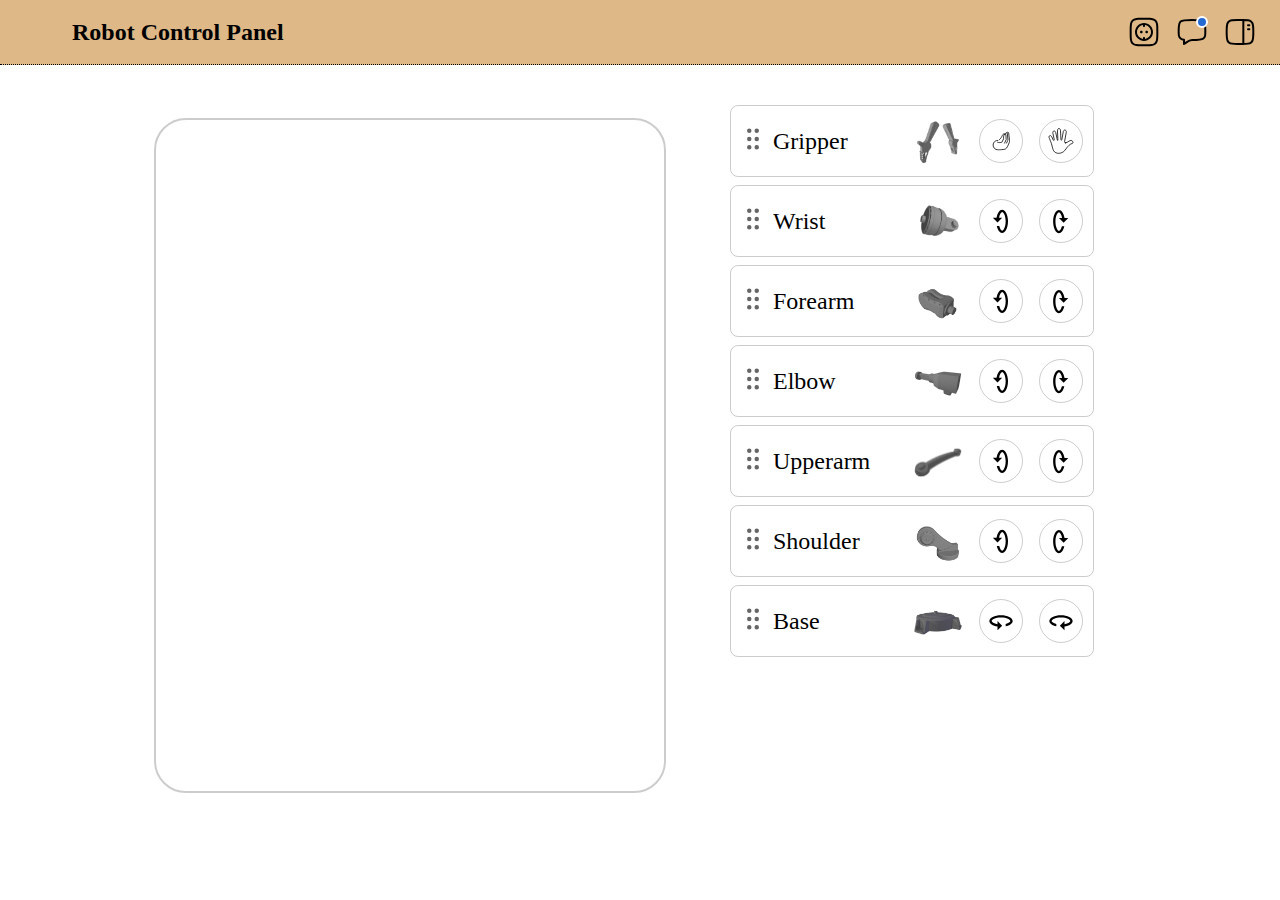
==== commit 36eee325: "Update index.html" ====
--- a/index.html
+++ b/index.html
@@ -18,22 +18,22 @@
     <div class="nav">
         <div class="icon-32 sidebar-left-open" id="sidebar-left-open">
             <span class="marker" id="sidebar-left-open-marker"></span>
-            <img src="r/icon/ls-open.svg" alt="">
+            <img src=".page/r/icon/ls-open.svg" alt="">
         </div>
         <div class="app-title">
             Robot Control Panel
         </div>
         <div class="icon-32 socket" id="socket">
             <span class="marker" id="socket-marker"></span>
-            <img src="r/icon/socket.svg" alt="" srcset="">
+            <img src="./page/r/icon/socket.svg" alt="" srcset="">
         </div>
         <div class="icon-32 message-box" id="message">
             <span class="marker" id="message-marker"></span>
-            <img src="r/icon/message - none.svg" alt="" srcset="">
+            <img src="./page/r/icon/message - none.svg" alt="" srcset="">
         </div>
         <div class="icon-32 sidebar-right-open" id="sidebar-right-open">
             <span class="marker" id="sidebar-right-open-marker"></span>
-            <img src="r/icon/rs-open.svg" alt="">
+            <img src="./page/r/icon/rs-open.svg" alt="">
         </div>
     </div>
 
@@ -69,7 +69,7 @@
         <div class="nav sidebar-left-nav">
             <div class="icon-32 sidebar-left-close" id="sidebar-left-close">
                 <span class="marker" id="sidebar-left-close-marker"></span>
-                <img src="r/icon/ls-close.svg" alt="">
+                <img src="./page/r/icon/ls-close.svg" alt="">
             </div>
             <div class="app-title">Robot Control Panel</div>
         </div>
@@ -100,7 +100,7 @@
             <div class="app-title app-title-log">Log Data</div>
             <div class="icon-32 sidebar-right-close" id="sidebar-right-close">
                 <span class="marker" id="sidebar-right-close-marker"></span>
-                <img src="r/icon/rs-close.svg" alt="">
+                <img src="./page/r/icon/rs-close.svg" alt="">
             </div>
         </div>
 
@@ -122,7 +122,7 @@
             </div>
             <div class="initial-servo-state servo-state-snap">
                 <div class="servo-snap-title">
-                    <img src="r/icon/motor.svg" alt="">
+                    <img src="./page/r/icon/motor.svg" alt="">
                     <div class="title">Servo Snapshot</div>
                 </div>
                 <table>
@@ -168,7 +168,7 @@
         <div class="box-content shortcut-content">
             <div class="row">
                 <div class="shortcut-for">
-                    <img src="r/img/gripper.png" alt="" srcset="">
+                    <img src="./page/r/img/gripper.png" alt="" srcset="">
                 </div>
                 <div class="row-title">Gripper</div>
                 <div class="row-shortcut-key">
@@ -178,7 +178,7 @@
             </div>
             <div class="row">
                 <div class="shortcut-for">
-                    <img src="r/img/palm.png" alt="" srcset="">
+                    <img src="./page/r/img/palm.png" alt="" srcset="">
                 </div>
                 <div class="row-title">Palm</div>
                 <div class="row-shortcut-key">
@@ -188,7 +188,7 @@
             </div>
             <div class="row">
                 <div class="shortcut-for">
-                    <img src="r/img/wrist.png" alt="" srcset="">
+                    <img src="./page/r/img/wrist.png" alt="" srcset="">
                 </div>
                 <div class="row-title">Wrist</div>
                 <div class="row-shortcut-key">
@@ -198,7 +198,7 @@
             </div>
             <div class="row">
                 <div class="shortcut-for">
-                    <img src="r/img/forearm.png" alt="" srcset="">
+                    <img src="./page/r/img/forearm.png" alt="" srcset="">
                 </div>
                 <div class="row-title">Forearm</div>
                 <div class="row-shortcut-key">
@@ -208,7 +208,7 @@
             </div>
             <div class="row">
                 <div class="shortcut-for">
-                    <img src="r/img/elbow.png" alt="" srcset="">
+                    <img src="./page/r/img/elbow.png" alt="" srcset="">
                 </div>
                 <div class="row-title">Elbow</div>
                 <div class="row-shortcut-key">
@@ -218,7 +218,7 @@
             </div>
             <div class="row">
                 <div class="shortcut-for">
-                    <img src="r/img/upperarm.png" alt="" srcset="">
+                    <img src="./page/r/img/upperarm.png" alt="" srcset="">
                 </div>
                 <div class="row-title">Upperarm</div>
                 <div class="row-shortcut-key">
@@ -228,7 +228,7 @@
             </div>
             <div class="row">
                 <div class="shortcut-for">
-                    <img src="r/img/shoulder.png" alt="" srcset="">
+                    <img src="./page/r/img/shoulder.png" alt="" srcset="">
                 </div>
                 <div class="row-title">Shoulder</div>
                 <div class="row-shortcut-key">
@@ -238,7 +238,7 @@
             </div>
             <div class="row">
                 <div class="shortcut-for">
-                    <img src="r/img/base.png" alt="" srcset="">
+                    <img src="./page/r/img/base.png" alt="" srcset="">
                 </div>
                 <div class="row-title">Base</div>
                 <div class="row-shortcut-key">
@@ -248,7 +248,7 @@
             </div>
             <div class="row">
                 <div class="shortcut-for">
-                    <img src="r/img/base.png" alt="" srcset="">
+                    <img src="./page/r/img/base.png" alt="" srcset="">
                 </div>
                 <div class="row-title">Whole Structure</div>
                 <div class="row-shortcut-key">
@@ -273,10 +273,10 @@
             </div>
             <div class="about-project-links">
                 <a href="https://github.com/anandrajbaghel/Robotic-Arm" method="GET" target="_blank">
-                    <img src="r/icon/github.svg" alt="" srcset="">
+                    <img src="./page/r/icon/github.svg" alt="" srcset="">
                 Github</a>
                 <a href="https://anandrajbaghel.github.io/Robotic-Arm/" metod="GET" target="_blank">
-                    <img src="r/icon/github.svg" alt="" srcset="">
+                    <img src="./page/r/icon/github.svg" alt="" srcset="">
                 / Robotic-Arm</a>
             </div>
             <div class="about-content-description">
@@ -291,7 +291,7 @@
             <div class="team-cards">
                 <div class="team-card">
                     <div class="team-card-image">
-                        <img src="r/img/abstract1.jpg" alt="" srcset="">
+                        <img src="./page/r/img/abstract1.jpg" alt="" srcset="">
                     </div>
                     <div class="team-card-name">
                         Anand Baghel
@@ -301,16 +301,16 @@
                     </div>
                     <div class="team-card-links">
                         <a href="https://github.com/anandrajbaghel/" method="GET" target="_blank">
-                            <img src="r/icon/github.svg" alt="" srcset="">
+                            <img src="./page/r/icon/github.svg" alt="" srcset="">
                         </a>
                         <a href="https://www.linkedin.com/in/anandrajbaghel/" method="GET" target="_blank">
-                            <img src="r/icon/linkedin.svg" alt="" srcset="">
+                            <img src="./page/r/icon/linkedin.svg" alt="" srcset="">
                         </a>
                     </div>
                 </div>
                 <div class="team-card">
                     <div class="team-card-image">
-                        <img src="r/img/abstract2.jpg" alt="" srcset="">
+                        <img src="./page/r/img/abstract2.jpg" alt="" srcset="">
                     </div>
                     <div class="team-card-name">
                         Anand Baghel
@@ -320,16 +320,16 @@
                     </div>
                     <div class="team-card-links">
                         <a href="https://github.com/anandrajbaghel/" method="GET" target="_blank">
-                            <img src="r/icon/github.svg" alt="" srcset="">
+                            <img src="./page/r/icon/github.svg" alt="" srcset="">
                         </a>
                         <a href="https://www.linkedin.com/in/anandrajbaghel/" method="GET" target="_blank">
-                            <img src="r/icon/linkedin.svg" alt="" srcset="">
+                            <img src="./page/r/icon/linkedin.svg" alt="" srcset="">
                         </a>
                     </div>
                 </div>
                 <div class="team-card">
                     <div class="team-card-image">
-                        <img src="r/img/abstract3.jpg" alt="" srcset="">
+                        <img src="./page/r/img/abstract3.jpg" alt="" srcset="">
                     </div>
                     <div class="team-card-name">
                         Anand Baghel
@@ -339,16 +339,16 @@
                     </div>
                     <div class="team-card-links">
                         <a href="https://github.com/anandrajbaghel/" method="GET" target="_blank">
-                            <img src="r/icon/github.svg" alt="" srcset="">
+                            <img src="./page/r/icon/github.svg" alt="" srcset="">
                         </a>
                         <a href="https://www.linkedin.com/in/anandrajbaghel/" method="GET" target="_blank">
-                            <img src="r/icon/linkedin.svg" alt="" srcset="">
+                            <img src="./page/r/icon/linkedin.svg" alt="" srcset="">
                         </a>
                     </div>
                 </div>
                 <div class="team-card">
                     <div class="team-card-image">
-                        <img src="r/img/abstract4.jpg" alt="" srcset="">
+                        <img src="./page/r/img/abstract4.jpg" alt="" srcset="">
                     </div>
                     <div class="team-card-name">
                         Anand Baghel
@@ -358,10 +358,10 @@
                     </div>
                     <div class="team-card-links">
                         <a href="https://github.com/anandrajbaghel/" method="GET" target="_blank">
-                            <img src="r/icon/github.svg" alt="" srcset="">
+                            <img src="./page/r/icon/github.svg" alt="" srcset="">
                         </a>
                         <a href="https://www.linkedin.com/in/anandrajbaghel/" method="GET" target="_blank">
-                            <img src="r/icon/linkedin.svg" alt="" srcset="">
+                            <img src="./page/r/icon/linkedin.svg" alt="" srcset="">
                         </a>
                     </div>
                 </div>
@@ -447,21 +447,21 @@
             <!-- Gripper -->
             <div class="control gripper">
                 <div class="grabber">
-                    <img src="r/icon/grabber.svg" alt="">
+                    <img src="./page/r/icon/grabber.svg" alt="">
                 </div>
                 <div class="control-name">
                     Gripper
                 </div>
                 <div class="icon-and-control-button">
                     <div class="icon">
-                        <img src="r/img/gripper.png" alt="">
+                        <img src="./page/r/img/gripper.png" alt="">
                     </div>
                     <div class="control-button">
                         <div class="control-1" onclick="sendCommand('close_gripper')">
-                            <img src="r/icon/hold.svg" alt="">
+                            <img src="./page/r/icon/hold.svg" alt="">
                         </div>
                         <div class="control-2" onclick="sendCommand('open_gripper')">
-                            <img src="r/icon/unhold.svg" alt="">
+                            <img src="./page/r/icon/unhold.svg" alt="">
                         </div>
                     </div>
                 </div>
@@ -469,21 +469,21 @@
             <!-- Palm -->
             <!-- <div class="control palm">
                 <div class="grabber">
-                    <img src="r/icon/grabber.svg" alt="">
+                    <img src="./page/r/icon/grabber.svg" alt="">
                 </div>
                 <div class="control-name">
                     Palm
                 </div>
                 <div class="icon-and-control-button">
                     <div class="icon">
-                        <img src="r/img/palm.png" alt="">
+                        <img src="./page/r/img/palm.png" alt="">
                     </div>
                     <div class="control-button">
                         <div class="control-1" onclick="sendCommand('rotate_wrist_left')">
-                            <img src="r/icon/counter-v.svg" alt="">
+                            <img src="./page/r/icon/counter-v.svg" alt="">
                         </div>
                         <div class="control-2" onclick="sendCommand('rotate_wrist_right')">
-                            <img src="r/icon/clock-v.svg" alt="">
+                            <img src="./page/r/icon/clock-v.svg" alt="">
                         </div>
                     </div>
                 </div>
@@ -491,21 +491,21 @@
             <!-- Wrist -->
             <div class="control wrist">
                 <div class="grabber">
-                    <img src="r/icon/grabber.svg" alt="">
+                    <img src="./page/r/icon/grabber.svg" alt="">
                 </div>
                 <div class="control-name">
                     Wrist
                 </div>
                 <div class="icon-and-control-button">
                     <div class="icon">
-                        <img src="r/img/wrist.png" alt="">
+                        <img src="./page/r/img/wrist.png" alt="">
                     </div>
                     <div class="control-button">
                         <div class="control-1" onclick="sendCommand('rotate_wrist_left')">
-                            <img src="r/icon/counter-v.svg" alt="">
+                            <img src="./page/r/icon/counter-v.svg" alt="">
                         </div>
                         <div class="control-2" onclick="sendCommand('rotate_wrist_right')">
-                            <img src="r/icon/clock-v.svg" alt="">
+                            <img src="./page/r/icon/clock-v.svg" alt="">
                         </div>
                     </div>
                 </div>
@@ -513,21 +513,21 @@
             <!-- Forearm -->
             <div class="control forearm">
                 <div class="grabber">
-                    <img src="r/icon/grabber.svg" alt="">
+                    <img src="./page/r/icon/grabber.svg" alt="">
                 </div>
                 <div class="control-name">
                     Forearm
                 </div>
                 <div class="icon-and-control-button">
                     <div class="icon">
-                        <img src="r/img//forearm.png" alt="">
+                        <img src="./page/r/img//forearm.png" alt="">
                     </div>
                     <div class="control-button">
                         <div class="control-1" onclick="sendCommand('rotate_wrist_left')">
-                            <img src="r/icon/counter-v.svg" alt="">
+                            <img src="./page/r/icon/counter-v.svg" alt="">
                         </div>
                         <div class="control-2" onclick="sendCommand('rotate_wrist_right')">
-                            <img src="r/icon/clock-v.svg" alt="">
+                            <img src="./page/r/icon/clock-v.svg" alt="">
                         </div>
                     </div>
                 </div>
@@ -535,21 +535,21 @@
             <!-- Elbow -->
             <div class="control elbow">
                 <div class="grabber">
-                    <img src="r/icon/grabber.svg" alt="">
+                    <img src="./page/r/icon/grabber.svg" alt="">
                 </div>
                 <div class="control-name">
                     Elbow
                 </div>
                 <div class="icon-and-control-button">
                     <div class="icon">
-                        <img src="r/img/elbow.png" alt="">
+                        <img src="./page/r/img/elbow.png" alt="">
                     </div>
                     <div class="control-button">
                         <div class="control-1" onclick="sendCommand('bend_inward')">
-                            <img src="r/icon/counter-v.svg" alt="">
+                            <img src="./page/r/icon/counter-v.svg" alt="">
                         </div>
                         <div class="control-2" onclick="sendCommand('extend_outward')">
-                            <img src="r/icon/clock-v.svg" alt="">
+                            <img src="./page/r/icon/clock-v.svg" alt="">
                         </div>
                     </div>
                 </div>
@@ -557,21 +557,21 @@
             <!-- Upper Arm -->
             <div class="control upperarm">
                 <div class="grabber">
-                    <img src="r/icon/grabber.svg" alt="">
+                    <img src="./page/r/icon/grabber.svg" alt="">
                 </div>
                 <div class="control-name">
                     Upperarm
                 </div>
                 <div class="icon-and-control-button">
                     <div class="icon">
-                        <img src="r/img/upperarm.png" alt="">
+                        <img src="./page/r/img/upperarm.png" alt="">
                     </div>
                     <div class="control-button">
                         <div class="control-1" onclick="sendCommand('bend_inward')">
-                            <img src="r/icon/counter-v.svg" alt="">
+                            <img src="./page/r/icon/counter-v.svg" alt="">
                         </div>
                         <div class="control-2" onclick="sendCommand('extend_outward')">
-                            <img src="r/icon/clock-v.svg" alt="">
+                            <img src="./page/r/icon/clock-v.svg" alt="">
                         </div>
                     </div>
                 </div>
@@ -579,21 +579,21 @@
             <!-- Shoulder -->
             <div class="control shoulder">
                 <div class="grabber">
-                    <img src="r/icon/grabber.svg" alt="">
+                    <img src="./page/r/icon/grabber.svg" alt="">
                 </div>
                 <div class="control-name">
                     Shoulder
                 </div>
                 <div class="icon-and-control-button">
                     <div class="icon">
-                        <img src="r/img/shoulder.png" alt="">
+                        <img src="./page/r/img/shoulder.png" alt="">
                     </div>
                     <div class="control-button">
                         <div class="control-1" onclick="sendCommand('move_up')">
-                            <img src="r/icon/counter-v.svg" alt="">
+                            <img src="./page/r/icon/counter-v.svg" alt="">
                         </div>
                         <div class="control-2" onclick="sendCommand('move_down')">
-                            <img src="r/icon/clock-v.svg" alt="">
+                            <img src="./page/r/icon/clock-v.svg" alt="">
                         </div>
                     </div>
                 </div>
@@ -601,21 +601,21 @@
             <!-- Base -->
             <div class="control base">
                 <div class="grabber">
-                    <img src="r/icon/grabber.svg" alt="">
+                    <img src="./page/r/icon/grabber.svg" alt="">
                 </div>
                 <div class="control-name">
                     Base
                 </div>
                 <div class="icon-and-control-button">
                     <div class="icon">
-                        <img src="r/img/base.png" alt="">
+                        <img src="./page/r/img/base.png" alt="">
                     </div>
                     <div class="control-button">
                         <div class="control-1" onclick="sendCommand('rotate_left')">
-                            <img src="r/icon/counter-h.svg" alt="">
+                            <img src="./page/r/icon/counter-h.svg" alt="">
                         </div>
                         <div class="control-2" onclick="sendCommand('rotate_right')">
-                            <img src="r/icon/clock-h.svg" alt="">
+                            <img src="./page/r/icon/clock-h.svg" alt="">
                         </div>
                     </div>
                 </div>
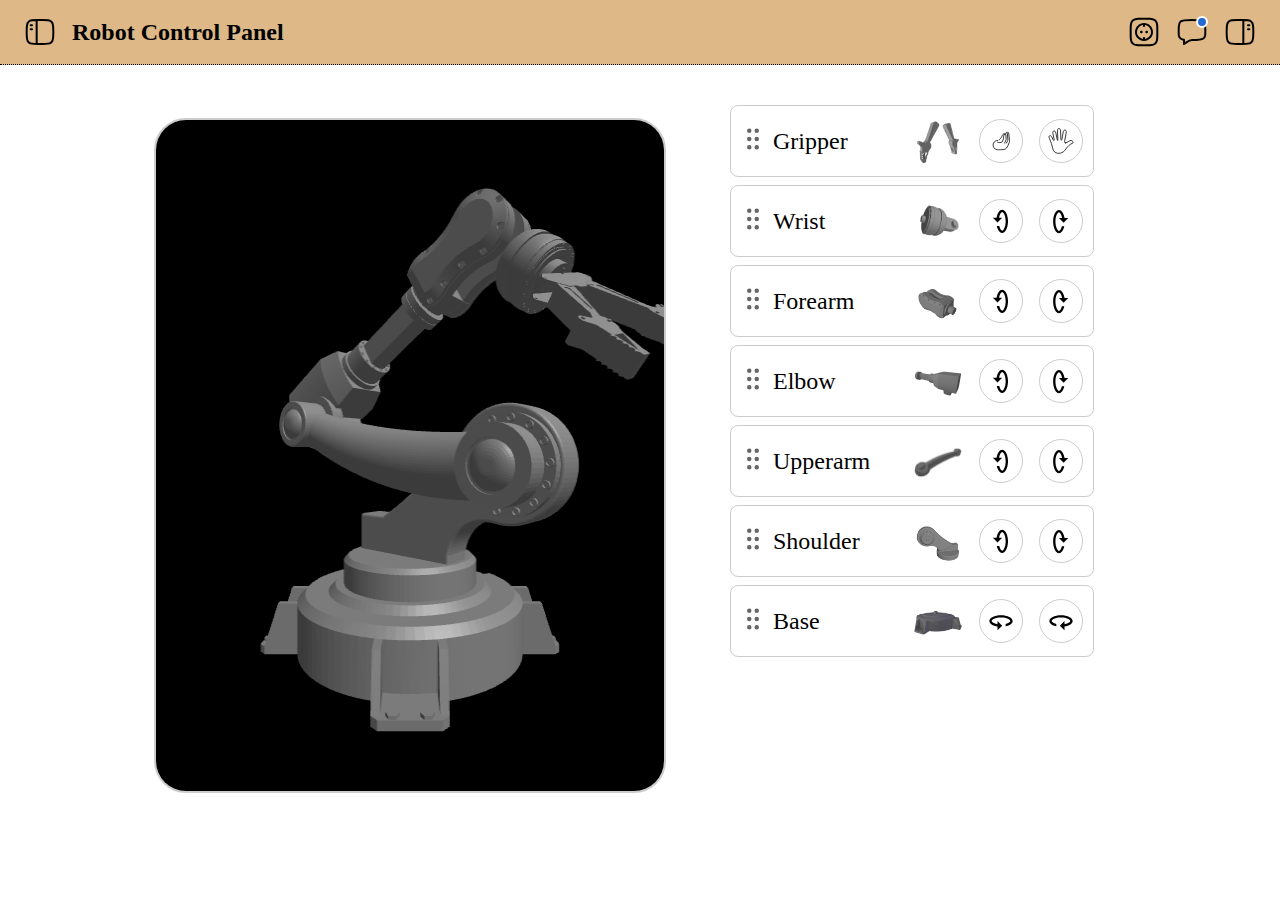
==== commit a947eb38: "Update index.html" ====
--- a/index.html
+++ b/index.html
@@ -18,7 +18,7 @@
     <div class="nav">
         <div class="icon-32 sidebar-left-open" id="sidebar-left-open">
             <span class="marker" id="sidebar-left-open-marker"></span>
-            <img src=".page/r/icon/ls-open.svg" alt="">
+            <img src="./page/r/icon/ls-open.svg" alt="">
         </div>
         <div class="app-title">
             Robot Control Panel
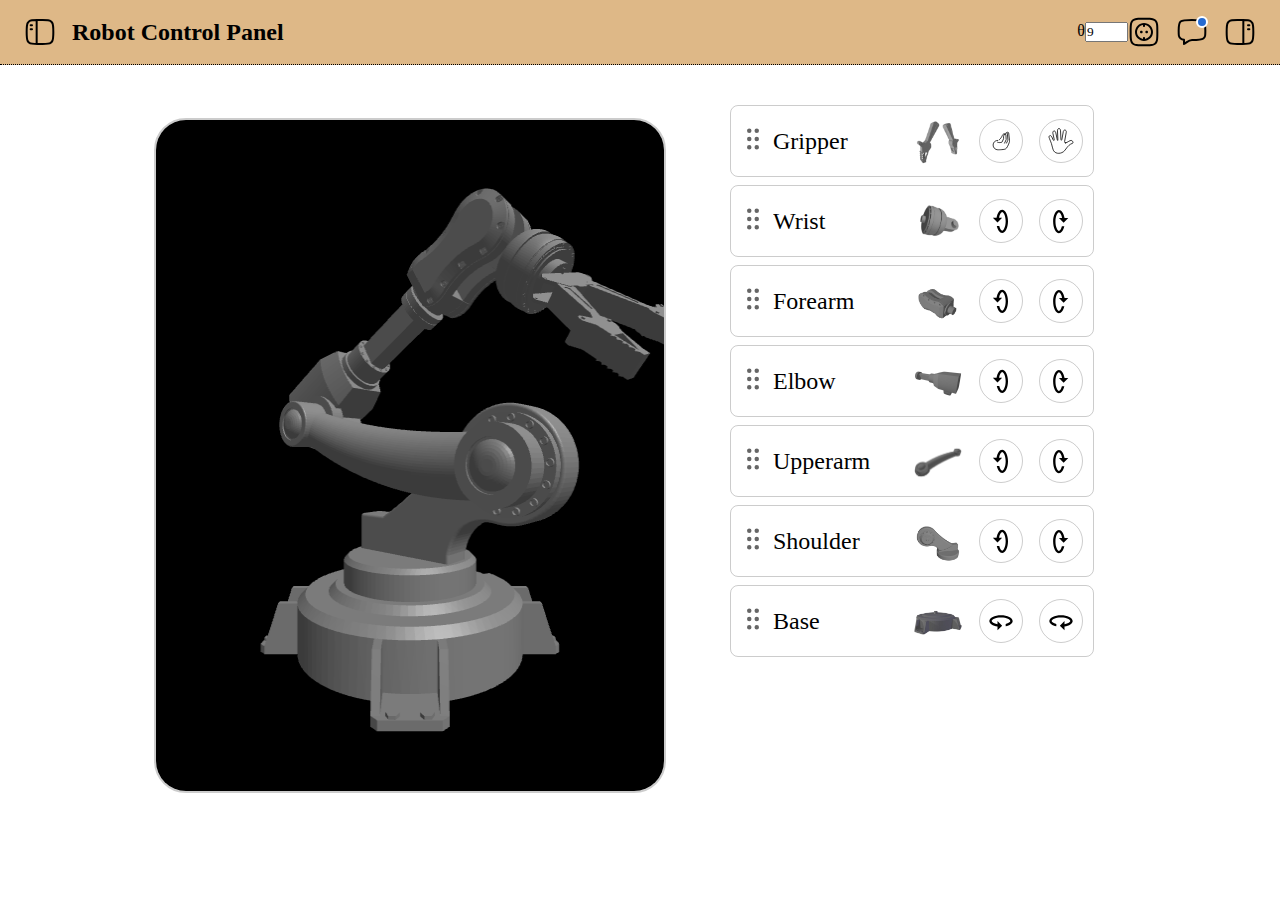
==== commit 2193ded7: "Update index.html" ====
--- a/index.html
+++ b/index.html
@@ -22,6 +22,21 @@
         </div>
         <div class="app-title">
             Robot Control Panel
+        </div>
+        <div class="icon-32 angle" id="angle">
+            &theta;
+            <input
+                class="angle-input"
+                id="angle-input"
+                type="number"
+                name="angle"
+                value="9"
+                min="1"
+                max="9"
+                placeholder="0"
+                oninput="this.value = Math.min(Math.max(Math.round(this.value), 1), 9)"
+                onwheel="this.value = Math.min(Math.max(Math.round(this.value) + Math.sign(event.deltaY) * -1, 1), 9); event.preventDefault();"
+            />
         </div>
         <div class="icon-32 socket" id="socket">
             <span class="marker" id="socket-marker"></span>
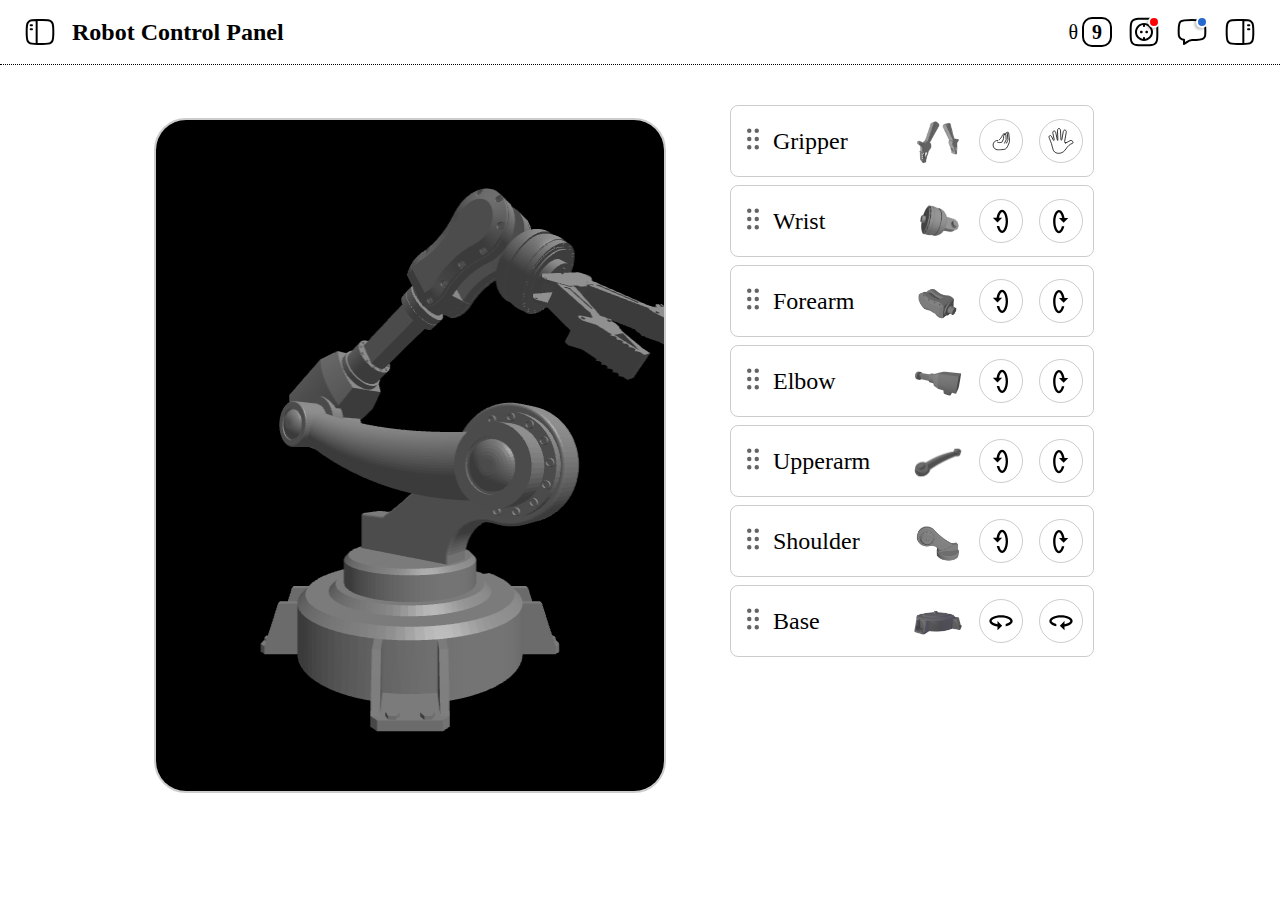
==== commit ff6150b0: "Update index.html" ====
--- a/index.html
+++ b/index.html
@@ -263,7 +263,7 @@
             </div>
             <div class="row">
                 <div class="shortcut-for">
-                    <img src="./page/r/img/base.png" alt="" srcset="">
+                    <img src="./page/r/img/robot_hand.png" alt="" srcset="">
                 </div>
                 <div class="row-title">Whole Structure</div>
                 <div class="row-shortcut-key">
--- a/page/e.css
+++ b/page/e.css
@@ -10,7 +10,7 @@
     align-items: center;
     padding: 16px 24px;
     background-color: rgba(255, 255, 255, 1);
-    background-color: burlywood;
+    /* background-color: burlywood; */
     /* border: 1px dotted #000; */
 }
 .icon-32{
@@ -19,6 +19,7 @@
     flex-grow: 0;
     cursor: url('r/img/pointer.png') 4 4, pointer;
     position: relative;
+    /* border: 1px solid #000; */
 }
 .icon-32 img{
     width: 32px;
@@ -35,6 +36,16 @@
     margin: 0 16px;
     white-space: nowrap; /* Prevents the text from wrapping */
 }
+.angle{
+    display: flex;
+    justify-content: center;
+    align-items: center;
+    gap: 4px;
+    font-size: 20px;
+    font-weight: 500;
+    margin-right: 16px;
+    /* border: 1px solid #000; */
+}
 .message-box{
     margin-right: 16px;
     /* border: 1px solid #000; */
@@ -42,6 +53,26 @@
 .socket{
     margin-right: 16px;
     /* border: 1px solid #000; */
+}
+.angle input{
+    width: 30px;
+    height: 30px;
+    border-radius: 10px;
+    text-align: center;
+    font-size: 20px;
+    font-weight: bold;
+    color: #000;
+    background-color: #fff;
+    border: 2px solid #000;
+    -moz-appearance: textfield;
+    appearance: textfield;
+    cursor: vertical-text;
+    cursor: url('r/img/scroll.png') 4 4, pointer;
+}
+.angle input::-webkit-outer-spin-button,
+.angle input::-webkit-inner-spin-button {
+    -webkit-appearance: none;
+    margin: 0;
 }
 
 /* ==================================== */
@@ -55,6 +86,7 @@
     top: 0;
     left: 20px;
     border: 2px solid #fff;
+    box-shadow: -2px 2px 2px rgba(0, 0, 0, 0.2);
 }
 /* ==================================== */
 #sidebar-left-open-marker{
@@ -105,7 +137,7 @@
 .sidebar-left-nav{
     position: absolute;
     background-color: rgb(255, 255, 255);
-    background-color: salmon;
+    /* background-color: salmon; */
     /* border: 1px dotted #000; */
 }
 .sidebar-left-close{
@@ -174,7 +206,7 @@
 .sidebar-right-nav{
     position: absolute;
     background-color: rgb(255, 255, 255);
-    background-color: salmon;
+    /* background-color: salmon; */
     /* border: 1px dotted #000; */
 }
 .sidebar-right-close{
@@ -333,11 +365,35 @@
 }
 .message-overlay{
     visibility: hidden;
+    /* max-height: 500px; */
     position: fixed;
     top: 60px;
     right: 2px;
 }
+.device{
+    padding: 6px;
+    margin-bottom: 6px;
+    border-radius: 6px;
+    background-color: #eee;
+    color: #000;
+}
+.message-overlay-content{
+    max-height: 200px;
+    overflow-y: auto;
+    cursor: url('r/img/scroll.png') 4 4, pointer;
+}
+.message-overlay-content::-webkit-scrollbar {
+    display: none; /* Hide scrollbar */
+}
+/* .message-update{
+    padding: 4px;
+    border-radius: 6px;
+    background-color: rgb(255, 255, 255);
+}
+.message-overlay-content{
+    background-color: antiquewhite;
+} */
 
 /* =================================== */
 
-/* =================================== */+/* =================================== */
--- a/page/d.css
+++ b/page/d.css
@@ -1,143 +1,144 @@
-*{
-    margin: 0;
-    padding: 0;
-    box-sizing: border-box;
-    overflow: hidden;
-    user-select: none;
-    font-family: SF Pro Display;
-    /* border: 1px dotted #000; */
+* {
+  margin: 0;
+  padding: 0;
+  box-sizing: border-box;
+  overflow: hidden;
+  user-select: none;
+  -webkit-user-select: none;
+  font-family: SF Pro Display;
+  /* border: 1px dotted #000; */
 }
 
 body {
-    cursor: url('r/img/arrow.png') 0 0, auto;
+  cursor: url("r/img/arrow.png") 0 0, auto;
 }
-.screen{
-    background-color: #ffffff;
-    width: 100%;
-    height: 100vh;
-    display: flex;
-    justify-content: center;
-    align-items: center;
-    flex-direction: row;
-    gap: 32px;
-    padding-top: 10px;
-    /* border: 1px solid #000; */
+.screen {
+  background-color: #ffffff;
+  width: 100%;
+  height: 100vh;
+  display: flex;
+  justify-content: center;
+  align-items: center;
+  flex-direction: row;
+  gap: 32px;
+  padding-top: 10px;
+  /* border: 1px solid #000; */
 }
-.canvas{
-    width: 40dvw;
-    height: 75dvh;
-    border-radius: 32px;
-    border: 2px solid rgba(0, 0, 0, 0.2);
-    display: flex;
-    justify-content: center;
-    align-items: center;
+.canvas {
+  width: 40dvw;
+  height: 75dvh;
+  border-radius: 32px;
+  border: 2px solid rgba(0, 0, 0, 0.2);
+  display: flex;
+  justify-content: center;
+  align-items: center;
 }
-.control-buttons{
-    width: max-content;
-    display: flex;
-    flex-direction: column;
-    gap: 8px;
-    height: 80dvh;
-    border-radius: 32px;
-    padding: 10px 32px;
-    /* border: 1px solid #000; */
+.control-buttons {
+  width: max-content;
+  display: flex;
+  flex-direction: column;
+  gap: 8px;
+  height: 80dvh;
+  border-radius: 32px;
+  padding: 10px 32px;
+  /* border: 1px solid #000; */
 }
 
-
 /* blur */
-.blur-background{
-    display: hidden;
-    width: 100dvw;
-    height: 100dvh;
-    background-color: rgba(0, 0, 0, 0.6);
-    z-index: -1;
-    top: 0;
-    left: 0;
-    position: absolute;
-    /* transition: 0.5s ease-in-out; */
+.blur-background {
+  display: hidden;
+  width: 100dvw;
+  height: 100dvh;
+  background-color: rgba(0, 0, 0, 0.6);
+  z-index: -1;
+  top: 0;
+  left: 0;
+  position: absolute;
+  /* transition: 0.5s ease-in-out; */
 }
 
-
-.project-guide{
-    border: 1px solid #000;
+.project-guide {
+  border: 1px solid #000;
 }
 
-
-.control{
-    width: max-content;
-    display: flex;
-    flex-direction: row;
-    align-items: center;
-    padding: 10px;
-    border-radius: 8px;
-    border: 1.6px solid rgba(0, 0, 0, 0.2);
+.control {
+  width: max-content;
+  display: flex;
+  flex-direction: row;
+  align-items: center;
+  padding: 10px;
+  border-radius: 8px;
+  border: 1.6px solid rgba(0, 0, 0, 0.2);
 }
 .control.dragging {
-    background-color: #eee;
-    cursor: grabbing;
+  background-color: #eee;
+  cursor: grabbing;
 }
-.grabber{
-    cursor: url('r/img/grab.png') 4 4, grab;
-    /* border: 1px dotted #000; */
+.grabber {
+  cursor: url("r/img/grab.png") 4 4, grab;
+  /* border: 1px dotted #000; */
 }
-.grabber img{
-    width: 24px;
-    height: 24px;
-    /* border: 1px dotted #000; */
+.grabber img {
+  width: 24px;
+  height: 24px;
+  /* border: 1px dotted #000; */
 }
-.control-name{
-    width: 140px;
-    font-size: 24px;
-    color: #000;
-    margin-left: 8px;
-    /* border: 1px dotted #000; */
+.control-name {
+  width: 140px;
+  font-size: 24px;
+  color: #000;
+  margin-left: 8px;
+  /* border: 1px dotted #000; */
 }
-.icon-and-control-button{
-    display: flex;
-    flex-direction: row;
-    align-items: center;
-    gap: 16px;
-    /* border: 1px dotted #000; */
+.icon-and-control-button {
+  display: flex;
+  flex-direction: row;
+  align-items: center;
+  gap: 16px;
+  /* border: 1px dotted #000; */
 }
-.icon{
-    width: 50px;
-    height: 50px;
-    /* border: 1px dotted #000; */
+.icon {
+  width: 50px;
+  height: 50px;
+  /* border: 1px dotted #000; */
 }
-.icon img{
-    width: 50px;
-    height: 50px;
-    /* border: 1px dotted #000; */
+.icon img {
+  width: 50px;
+  height: 50px;
+  /* border: 1px dotted #000; */
 }
-.control-button{
-    width: max-content;
-    height: 50px;
-    display: flex;
-    align-items: center;
-    gap: 16px;
-    cursor: url('r/img/pointer.png') 4 4, pointer;
-    /* border: 1px dotted #000; */
+.control-button {
+  width: max-content;
+  height: 50px;
+  display: flex;
+  align-items: center;
+  gap: 16px;
+  cursor: url("r/img/pointer.png") 4 4, pointer;
+  /* border: 1px dotted #000; */
 }
-.control-1, .control-2{
-    width: 44px;
-    height: 44px;
-    display: flex;
-    align-items: center;
-    justify-content: center;
-    border-radius: 50px;
-    transition: 0.32s ease-in-out;
-    border: 1.6px solid rgba(0, 0, 0, 0.2);
+.control-1,
+.control-2 {
+  width: 44px;
+  height: 44px;
+  display: flex;
+  align-items: center;
+  justify-content: center;
+  border-radius: 50px;
+  transition: 0.32s ease-in-out;
+  border: 1.6px solid rgba(0, 0, 0, 0.2);
 }
-.control-1 img, .control-2 img{
-    width: 28px;
-    height: 28px;
-    /* border: 1px dotted #000; */
+.control-1 img,
+.control-2 img {
+  width: 28px;
+  height: 28px;
+  /* border: 1px dotted #000; */
 }
-.control-1:hover, .control-2:hover{
-    background-color: rgba(0, 0, 0, 0.1);
+.control-1:hover,
+.control-2:hover {
+  background-color: rgba(0, 0, 0, 0.1);
 }
-.control.hover-effect{
-    background-color: rgba(0, 0, 0, 0.1);
-    border: 1px solid #ccc;
-    transition: background-color 0.3s, border 0.3s;
-}+.control.hover-effect {
+  background-color: rgba(0, 0, 0, 0.1);
+  border: 1px solid #ccc;
+  transition: background-color 0.3s, border 0.3s;
+}
